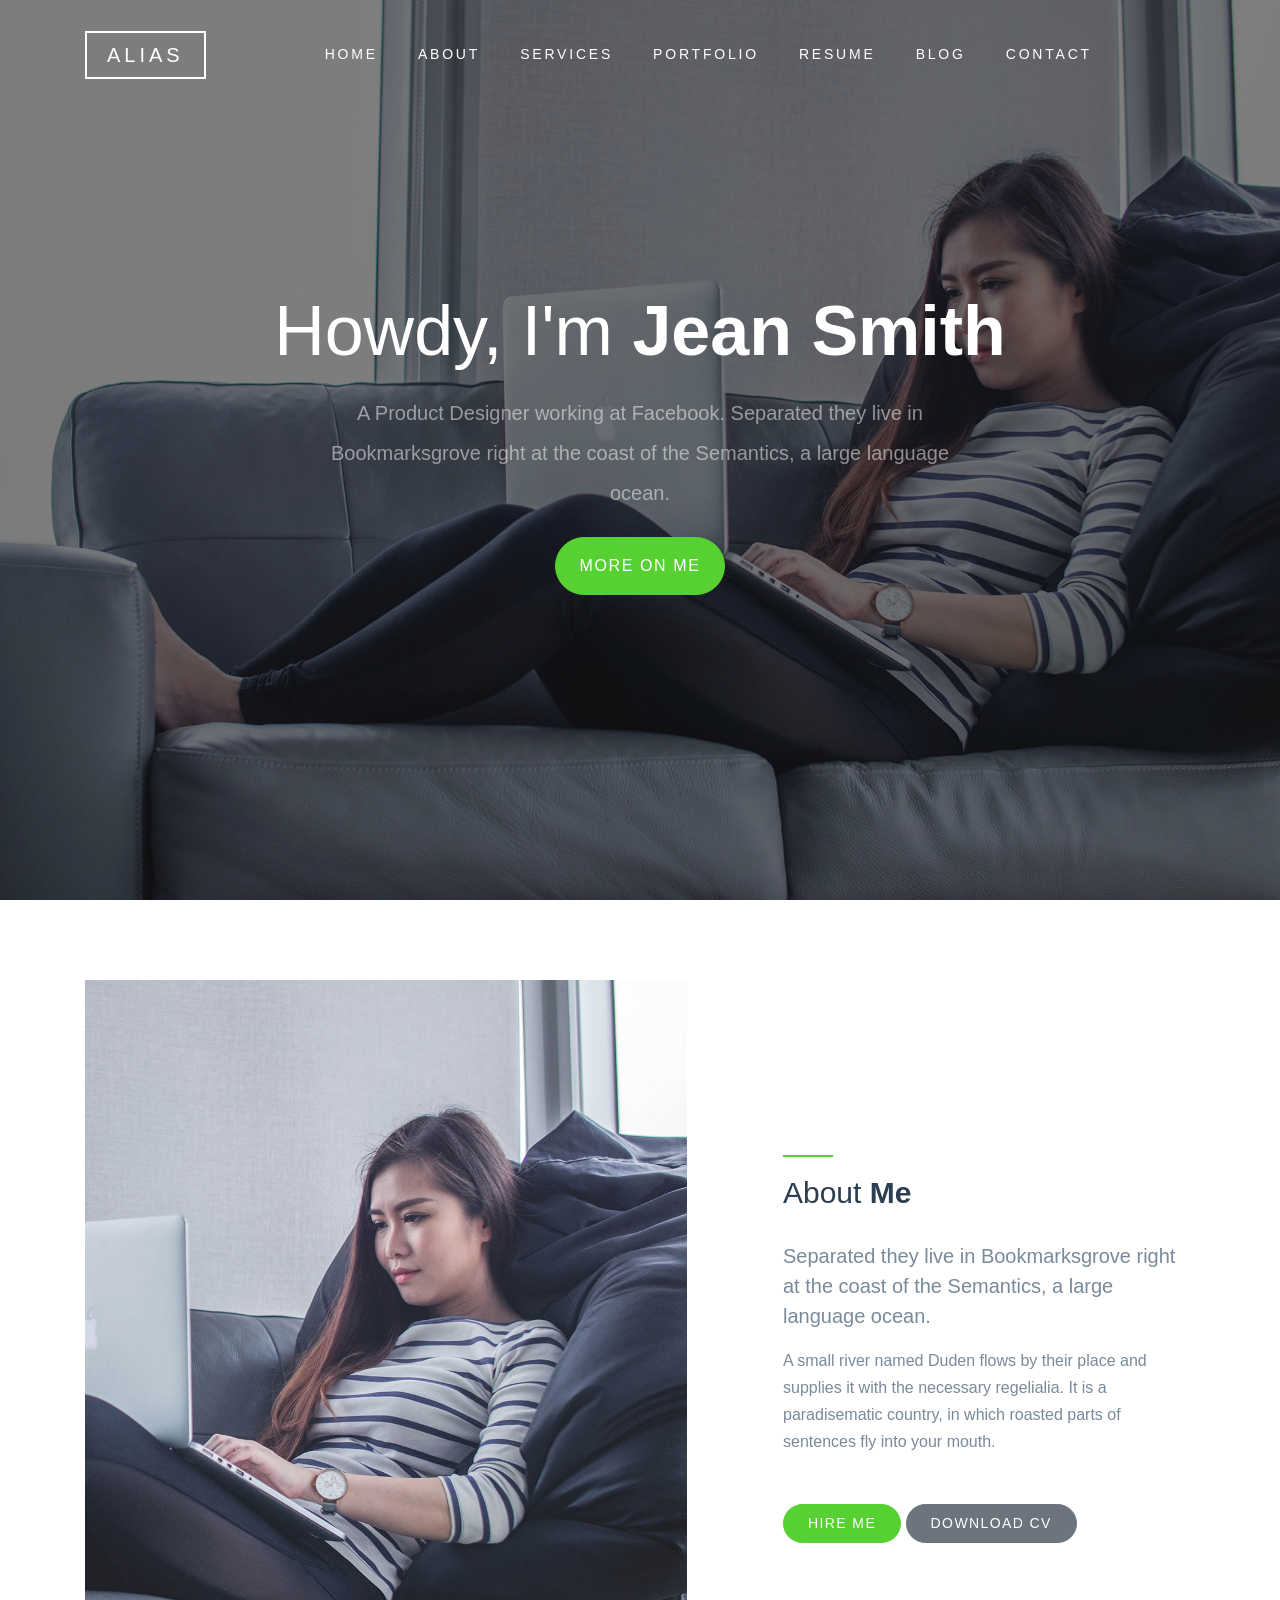
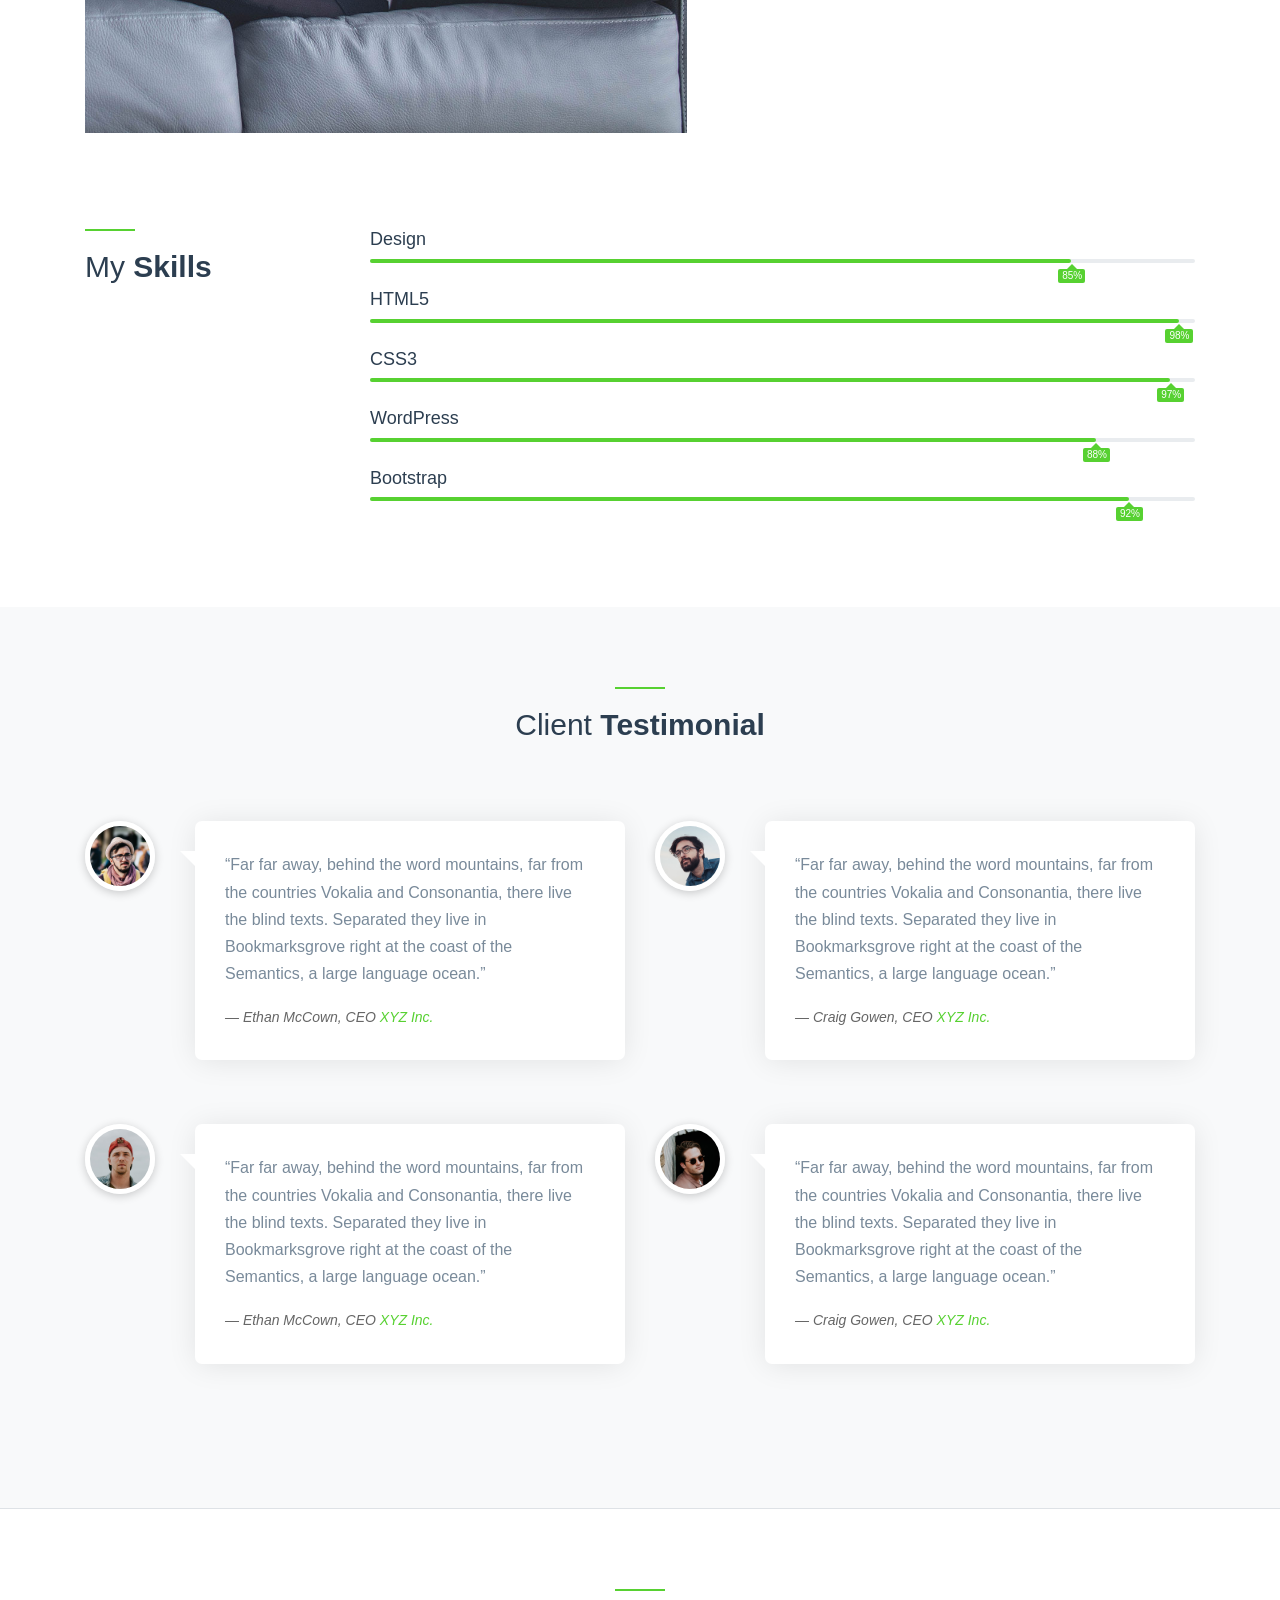
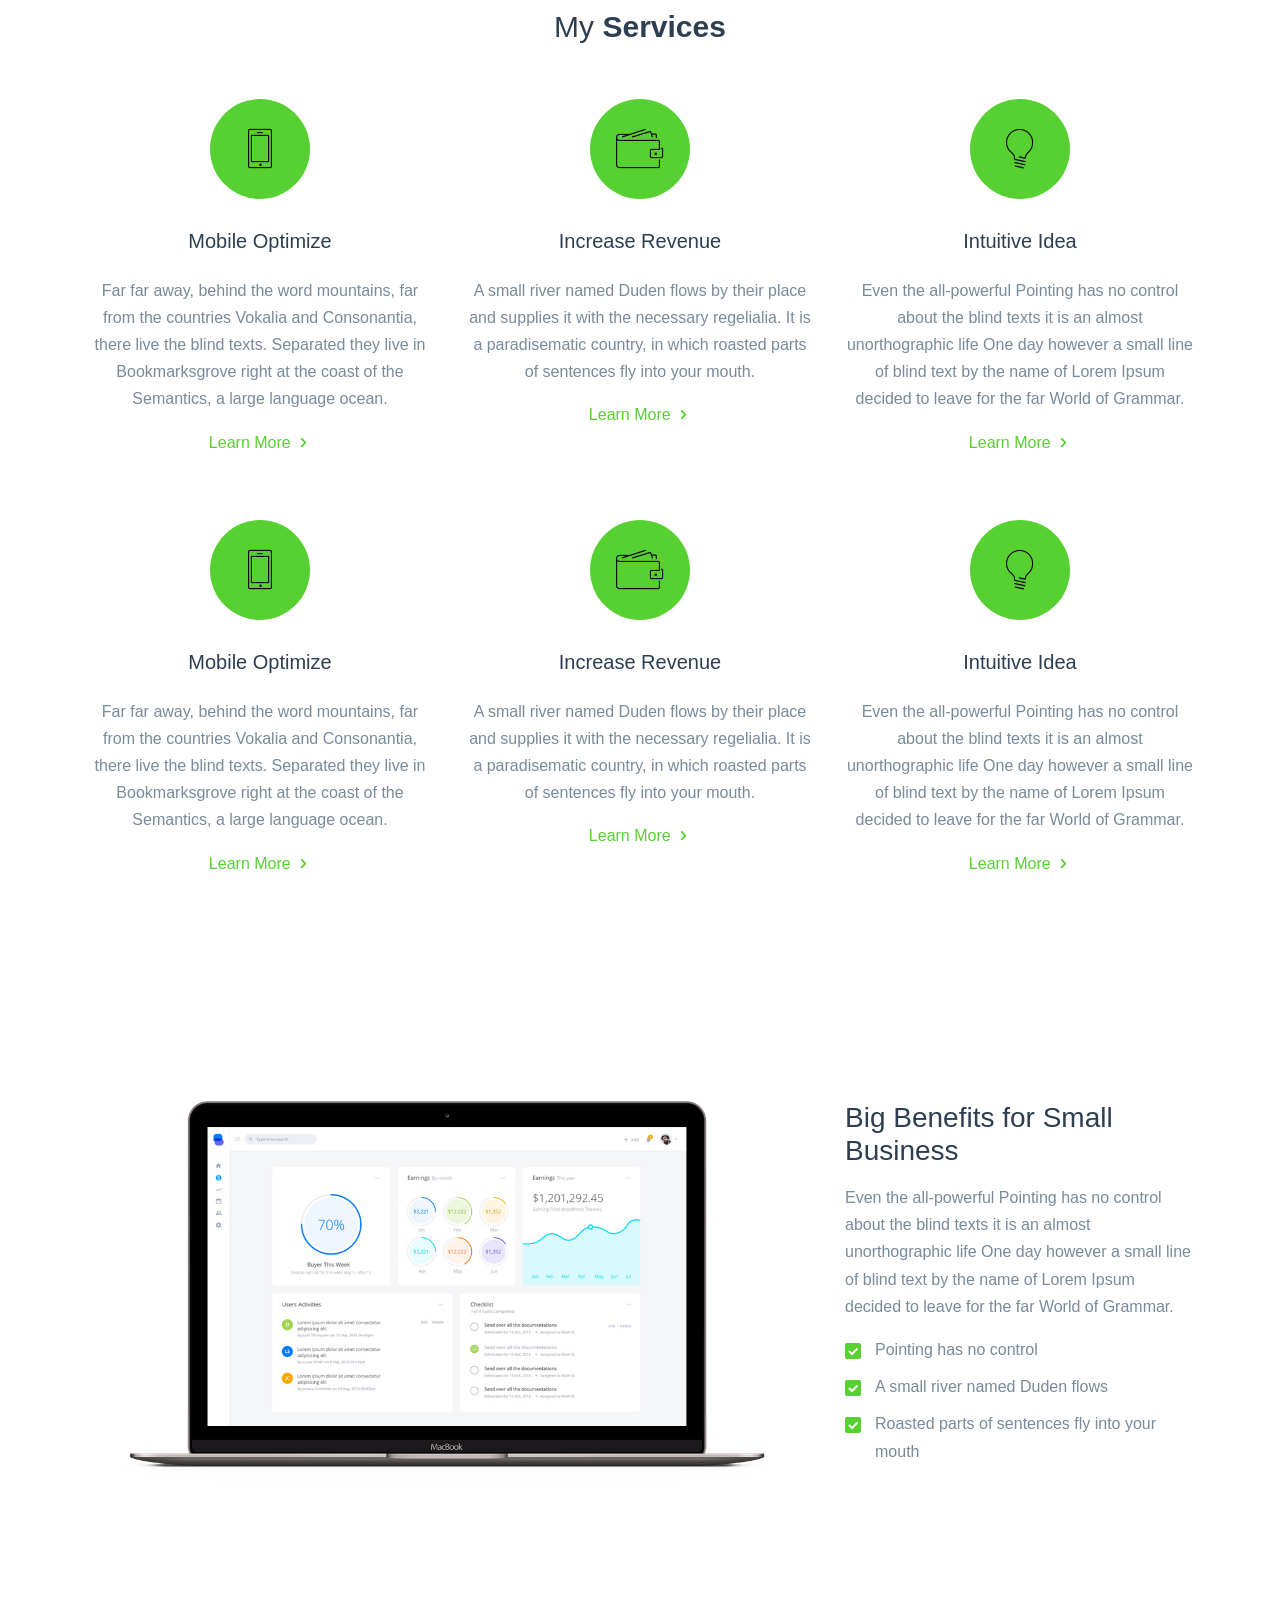
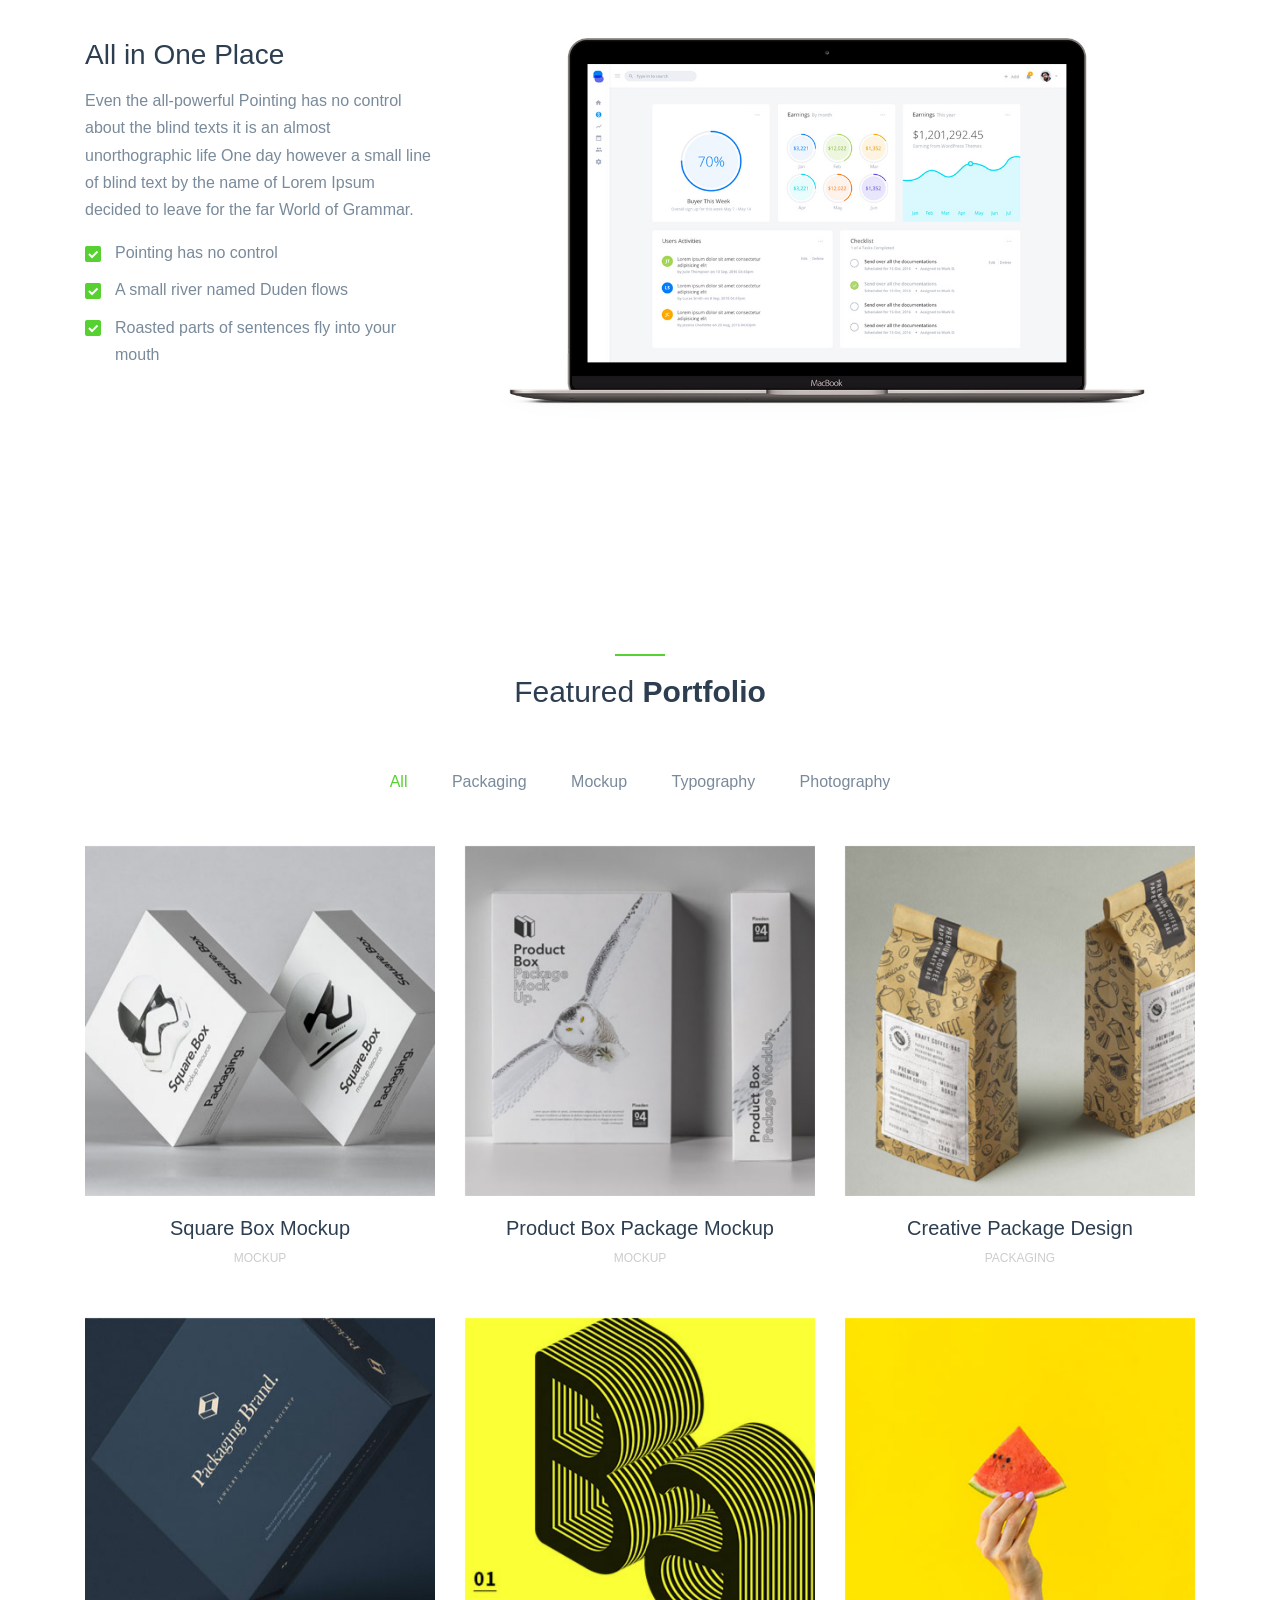
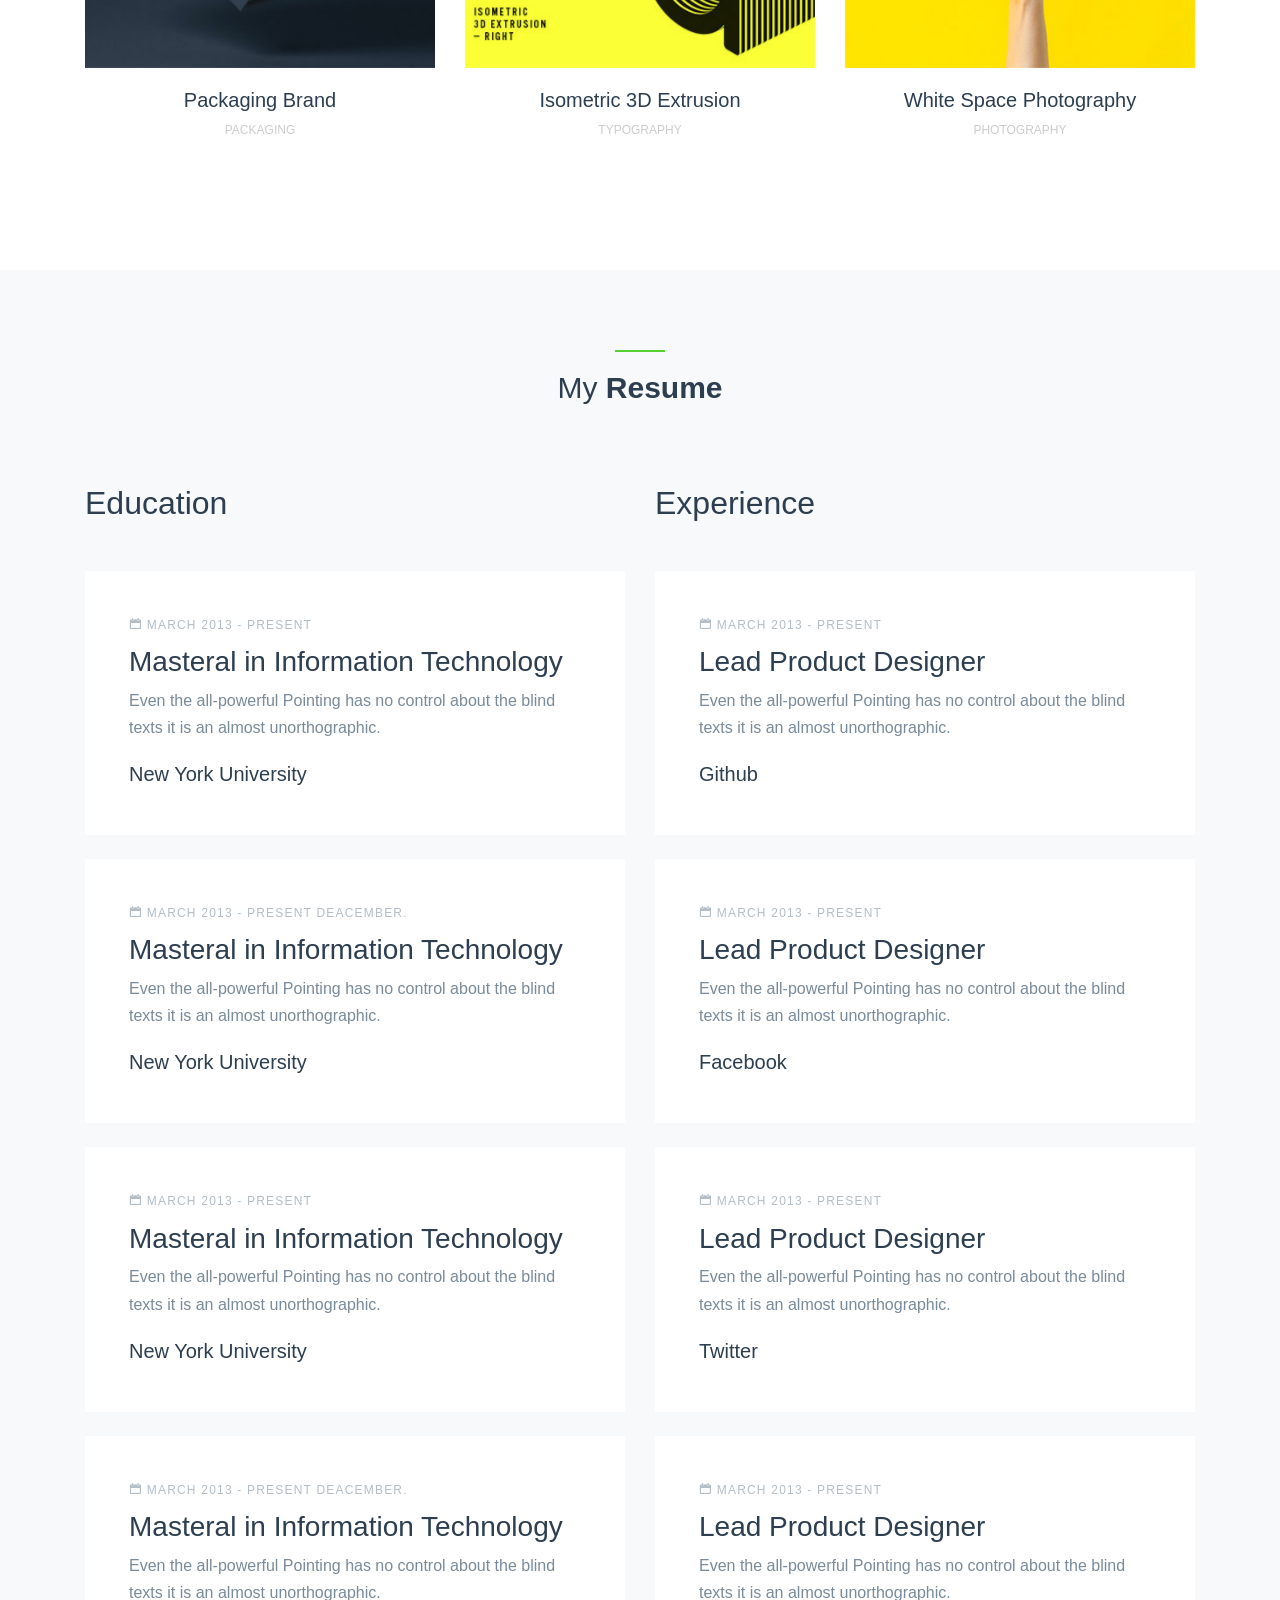
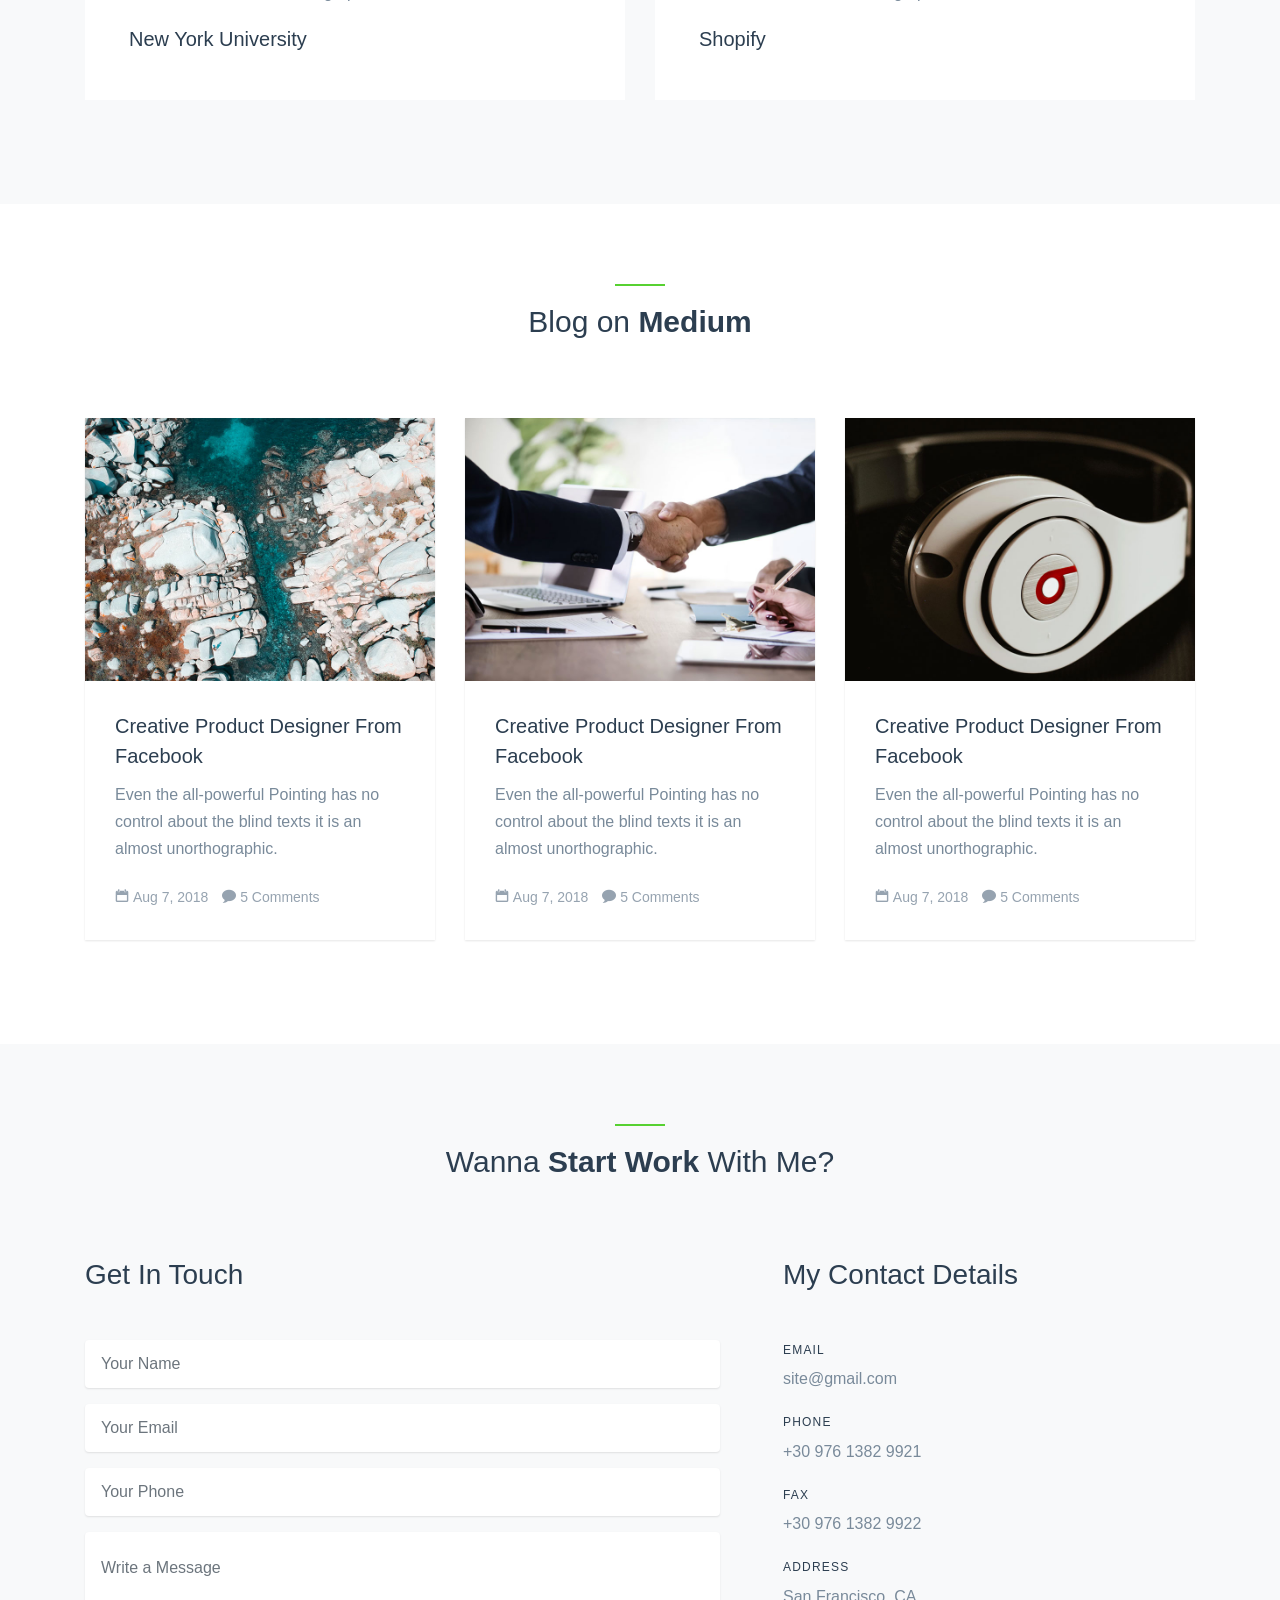
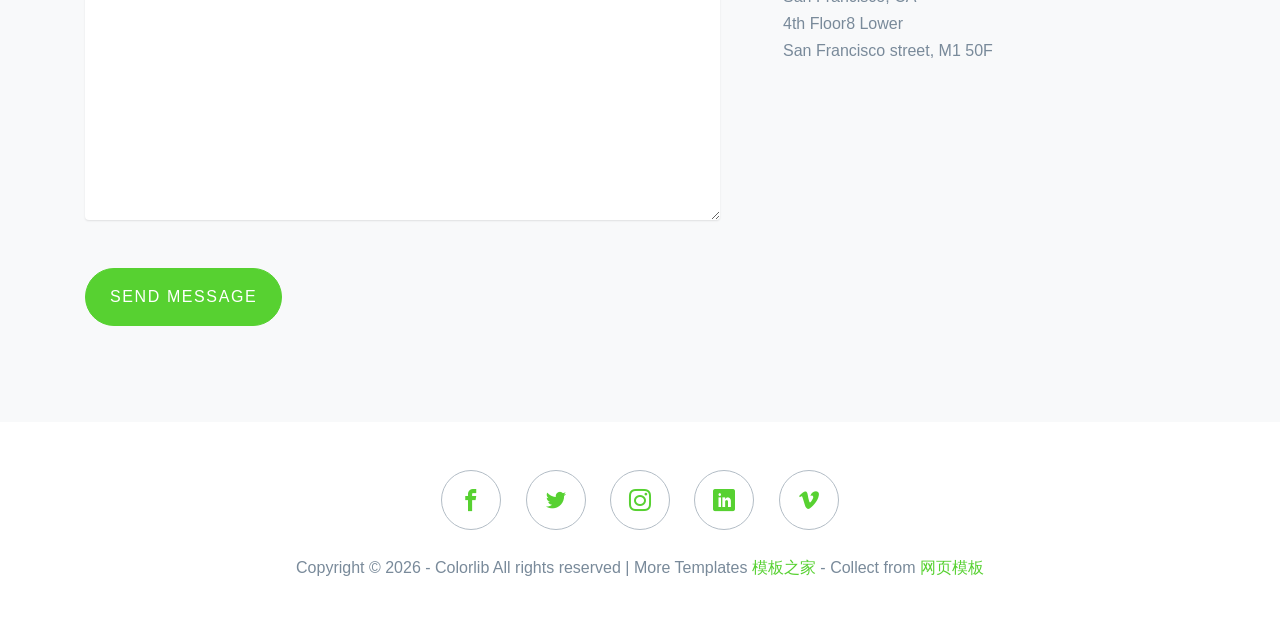
==== cpp-http/wwwroot/index.html @ a0d26e5e "Get method implementation, cgi next" ====
<!DOCTYPE html>

<html lang="en">
  <head>
    <title>Alias Colorlib &mdash; One Page Template for Personal/CV Website</title>
    <meta charset="utf-8">
    <meta name="viewport" content="width=device-width, initial-scale=1, shrink-to-fit=no">

    
    <!-- <link rel="stylesheet" href="css/bootstrap.min.css"> -->
    <link rel="stylesheet" href="css/animate.css">
    <link rel="stylesheet" href="css/flexslider.css">
    <link rel="stylesheet" href="fonts/icomoon/style.css">

    <link rel="stylesheet" href="css/bootstrap.css">
    <link rel="stylesheet" href="css/style.css">

    <link href="https://fonts.googleapis.com/css?family=Nunito+Sans:200,300,400,700" rel="stylesheet">

    
  </head>
  <body data-spy="scroll" data-target="#pb-navbar" data-offset="200">
  

   
    <nav class="navbar navbar-expand-lg site-navbar navbar-light bg-light" id="pb-navbar">

      <div class="container">
        <button class="navbar-toggler" type="button" data-toggle="collapse" data-target="#navbarsExample09" aria-controls="navbarsExample09" aria-expanded="false" aria-label="Toggle navigation">
          <span class="navbar-toggler-icon"></span>
        </button>

        <a class="navbar-brand" href="index.html">Alias</a>
        <div class="collapse navbar-collapse justify-content-md-center" id="navbarsExample09">
          <ul class="navbar-nav">
            <li class="nav-item"><a class="nav-link" href="#section-home">Home</a></li>
            <li class="nav-item"><a class="nav-link" href="#section-about">About</a></li>
            <li class="nav-item"><a class="nav-link" href="#section-services">Services</a></li>
            <li class="nav-item"><a class="nav-link" href="#section-portfolio">Portfolio</a></li>
            <li class="nav-item"><a class="nav-link" href="#section-resume">Resume</a></li>
            <li class="nav-item"><a class="nav-link" href="#section-blog">Blog</a></li>
            <li class="nav-item"><a class="nav-link" href="#section-contact">Contact</a></li>
          </ul>
        </div>
      </div>
    </nav>
    

   
    
    <section class="site-hero" style="background-image: url(images/image_1.jpg);" id="section-home" data-stellar-background-ratio="0.5">
      <div class="container">
        <div class="row intro-text align-items-center justify-content-center">
          <div class="col-md-10 text-center">
            <h1 class="site-heading site-animate">Howdy, I'm <strong>Jean Smith</strong></h1>
            <p class="lead site-subheading mb-4 site-animate">A Product Designer working at Facebook. Separated they live in Bookmarksgrove right at the coast of the Semantics, a large language ocean.</p>
            <p><a href="#section-about" class="smoothscroll btn btn-primary px-4 py-3">More On Me</a></p>
          </div>
        </div>
      </div>
    </section> <!-- section -->

  
    <section class="site-section" id="section-about">
      <div class="container">
        <div class="row mb-5 align-items-center">
          <div class="col-lg-7 pr-lg-5 mb-5 mb-lg-0">
            <img src="images/image_1_long.jpg" alt="Image placeholder" class="img-fluid">
          </div>
          <div class="col-lg-5 pl-lg-5">
            <div class="section-heading">
              <h2>About <strong>Me</strong></h2>
            </div>
            <p class="lead">Separated they live in Bookmarksgrove right at the coast of the Semantics, a large language ocean.</p>
            <p class="mb-5  ">A small river named Duden flows by their place and supplies it with the necessary regelialia. It is a paradisematic country, in which roasted parts of sentences fly into your mouth.</p>

            <p>
              <a href="#section-contact" class="btn btn-primary px-4 py-2 btn-sm smoothscroll">Hire Me</a>
              <a href="#" class="btn btn-secondary px-4 py-2 btn-sm">Download CV</a>
            </p>
          </div>
        </div>

        <div class="row pt-5">
          <div class="col-md-3 mb-3">
            <div class="section-heading">
              <h2>My <strong>Skills</strong></h2>
            </div>
          </div>
          <div class="col-md-9">
            <div class="skill">
              <h3>Design</h3>
              <div class="progress">
                <div class="progress-bar" role="progressbar" style="width: 85%" aria-valuenow="85" aria-valuemin="0" aria-valuemax="100">
                  <span>85%</span>
                </div>
              </div>
            </div>

            <div class="skill">
              <h3>HTML5</h3>
              <div class="progress">
                <div class="progress-bar" role="progressbar" style="width: 98%" aria-valuenow="98" aria-valuemin="0" aria-valuemax="100">
                  <span>98%</span>
                </div>
              </div>
            </div>

            <div class="skill">
              <h3>CSS3</h3>
              <div class="progress">
                <div class="progress-bar" role="progressbar" style="width: 97%" aria-valuenow="97" aria-valuemin="0" aria-valuemax="100">
                  <span>97%</span>
                </div>
              </div>
            </div>

            <div class="skill">
              <h3>WordPress</h3>
              <div class="progress">
                <div class="progress-bar" role="progressbar" style="width: 88%" aria-valuenow="88" aria-valuemin="0" aria-valuemax="100">
                  <span>88%</span>
                </div>
              </div>
            </div>

            <div class="skill">
              <h3>Bootstrap</h3>
              <div class="progress">
                <div class="progress-bar" role="progressbar" style="width: 92%" aria-valuenow="92" aria-valuemin="0" aria-valuemax="100">
                  <span>92%</span>
                </div>
              </div>
            </div>
          </div>
        </div>
      </div>
    </section>

    <section class="site-section bg-light">
      <div class="container">
        <div class="row mb-5">
          <div class="col-md-12">
            <div class="section-heading text-center">
              <h2>Client <strong>Testimonial</strong></h2>
            </div>
          </div>
        </div>
        <div class="row">
          <div class="col-md-6">

              <div class="block-47 d-flex mb-5">
                <div class="block-47-image">
                  <img src="images/person_1.jpg" alt="Image placeholder" class="img-fluid">
                </div>
                <blockquote class="block-47-quote">
                  <p>&ldquo;Far far away, behind the word mountains, far from the countries Vokalia and Consonantia, there live the blind texts. Separated they live in Bookmarksgrove right at the coast of the Semantics, a large language ocean.&rdquo;</p>
                  <cite class="block-47-quote-author">&mdash; Ethan McCown, CEO <a href="#">XYZ Inc.</a></cite>
                </blockquote>
              </div>

          </div>
          <div class="col-md-6">
            
            <div class="block-47 d-flex mb-5">
                <div class="block-47-image">
                  <img src="images/person_2.jpg" alt="Image placeholder" class="img-fluid">
                </div>
                <blockquote class="block-47-quote">
                  <p>&ldquo;Far far away, behind the word mountains, far from the countries Vokalia and Consonantia, there live the blind texts. Separated they live in Bookmarksgrove right at the coast of the Semantics, a large language ocean.&rdquo;</p>
                  <cite class="block-47-quote-author">&mdash; Craig Gowen, CEO <a href="#">XYZ Inc.</a></cite>
                </blockquote>
              </div>

          </div>

          <div class="col-md-6">
            
              <div class="block-47 d-flex mb-5">
                <div class="block-47-image">
                  <img src="images/person_3.jpg" alt="Image placeholder" class="img-fluid">
                </div>
                <blockquote class="block-47-quote">
                  <p>&ldquo;Far far away, behind the word mountains, far from the countries Vokalia and Consonantia, there live the blind texts. Separated they live in Bookmarksgrove right at the coast of the Semantics, a large language ocean.&rdquo;</p>
                  <cite class="block-47-quote-author">&mdash; Ethan McCown, CEO <a href="#">XYZ Inc.</a></cite>
                </blockquote>
              </div>

          </div>
          <div class="col-md-6">
            
            <div class="block-47 d-flex mb-5">
                <div class="block-47-image">
                  <img src="images/person_4.jpg" alt="Image placeholder" class="img-fluid">
                </div>
                <blockquote class="block-47-quote">
                  <p>&ldquo;Far far away, behind the word mountains, far from the countries Vokalia and Consonantia, there live the blind texts. Separated they live in Bookmarksgrove right at the coast of the Semantics, a large language ocean.&rdquo;</p>
                  <cite class="block-47-quote-author">&mdash; Craig Gowen, CEO <a href="#">XYZ Inc.</a></cite>
                </blockquote>
              </div>

          </div>

        </div>
      </div>
    </section>


    <section class="site-section border-top pb-0"  id="section-services">
      <div class="container">

        <div class="row mb-4">
          <div class="col-md-12">
            <div class="section-heading text-center">
              <h2>My <strong>Services</strong></h2>
            </div>
          </div>
        </div>
        <div class="row">

          <div class="col-md-6 col-lg-4 text-center mb-5">
            <div class="site-service-item site-animate" data-animate-effect="fadeIn">
              <span class="icon">
                <span class="icon-phone3"></span>
              </span>
              <h3 class="mb-4">Mobile Optimize</h3>
              <p>Far far away, behind the word mountains, far from the countries Vokalia and Consonantia, there live the blind texts. Separated they live in Bookmarksgrove right at the coast of the Semantics, a large language ocean.</p>
              <p><a href="#" class="site-link">Learn More <i class="icon-chevron-right"></i></a></p>
            </div>
          </div>
          <div class="col-md-6 col-lg-4 text-center mb-5">
            <div class="site-service-item site-animate" data-animate-effect="fadeIn">
              <span class="icon">
                <span class="icon-wallet2"></span>
              </span>
              <h3 class="mb-4">Increase Revenue</h3>
              <p>A small river named Duden flows by their place and supplies it with the necessary regelialia. It is a paradisematic country, in which roasted parts of sentences fly into your mouth.</p>
              <p><a href="#" class="site-link">Learn More <i class="icon-chevron-right"></i></a></p>
            </div>
          </div>
          <div class="col-md-6 col-lg-4 text-center mb-5">
            <div class="site-service-item site-animate" data-animate-effect="fadeIn">
              <span class="icon">
                <span class="icon-lightbulb"></span>
              </span>
              <h3 class="mb-4">Intuitive Idea</h3>
              <p>Even the all-powerful Pointing has no control about the blind texts it is an almost unorthographic life One day however a small line of blind text by the name of Lorem Ipsum decided to leave for the far World of Grammar.</p>
              <p><a href="#" class="site-link">Learn More <i class="icon-chevron-right"></i></a></p>
            </div>
          </div>

          <div class="col-md-6 col-lg-4 text-center mb-5">
            <div class="site-service-item site-animate" data-animate-effect="fadeIn">
              <span class="icon">
                <span class="icon-phone3"></span>
              </span>
              <h3 class="mb-4">Mobile Optimize</h3>
              <p>Far far away, behind the word mountains, far from the countries Vokalia and Consonantia, there live the blind texts. Separated they live in Bookmarksgrove right at the coast of the Semantics, a large language ocean.</p>
              <p><a href="#" class="site-link">Learn More <i class="icon-chevron-right"></i></a></p>
            </div>
          </div>
          <div class="col-md-6 col-lg-4 text-center mb-5">
            <div class="site-service-item site-animate" data-animate-effect="fadeIn">
              <span class="icon">
                <span class="icon-wallet2"></span>
              </span>
              <h3 class="mb-4">Increase Revenue</h3>
              <p>A small river named Duden flows by their place and supplies it with the necessary regelialia. It is a paradisematic country, in which roasted parts of sentences fly into your mouth.</p>
              <p><a href="#" class="site-link">Learn More <i class="icon-chevron-right"></i></a></p>
            </div>
          </div>
          <div class="col-md-6 col-lg-4 text-center mb-5">
            <div class="site-service-item site-animate" data-animate-effect="fadeIn">
              <span class="icon">
                <span class="icon-lightbulb"></span>
              </span>
              <h3 class="mb-4">Intuitive Idea</h3>
              <p>Even the all-powerful Pointing has no control about the blind texts it is an almost unorthographic life One day however a small line of blind text by the name of Lorem Ipsum decided to leave for the far World of Grammar.</p>
              <p><a href="#" class="site-link">Learn More <i class="icon-chevron-right"></i></a></p>
            </div>
          </div>

        </div>
      </div>
    </section>
    <div class="tlinks">Collect from <a href="http://www.cssmoban.com/" title="网站模板">网站模板</a></div>

    <section class="site-section" id="section-features">
      <div class="container">
        <div class="row site-section">
          <div class="col-md-8">
            <p><img src="images/laptop_1.jpg" alt="" class="img-fluid"></p>
          </div>
          <div class="col-md-4">
            <h3 class="mb-3">Big Benefits for Small Business</h3>
            <p>Even the all-powerful Pointing has no control about the blind texts it is an almost unorthographic life One day however a small line of blind text by the name of Lorem Ipsum decided to leave for the far World of Grammar.</p>

            <ul class="site-list">
              <li class="site-check">Pointing has no control</li>
              <li class="site-check">A small river named Duden flows</li>
              <li class="site-check">Roasted parts of sentences fly into your mouth</li>
            </ul>
          </div>
        </div>

        <div class="row">
          <div class="col-md-8 order-md-2">
            <p><img src="images/laptop_1.jpg" alt="" class="img-fluid"></p>
          </div>
          <div class="col-md-4 order-md-1">
            <h3 class="mb-3">All in One Place</h3>
            <p>Even the all-powerful Pointing has no control about the blind texts it is an almost unorthographic life One day however a small line of blind text by the name of Lorem Ipsum decided to leave for the far World of Grammar.</p>

            <ul class="site-list">
              <li class="site-check">Pointing has no control</li>
              <li class="site-check">A small river named Duden flows</li>
              <li class="site-check">Roasted parts of sentences fly into your mouth</li>
            </ul>
          </div>
        </div>


      </div>
    </section>
    

    <section class="site-section" id="section-portfolio">
      <div class="container">
        <div class="row">
          <div class="section-heading text-center col-md-12">
              <h2>Featured <strong>Portfolio</strong></h2>
            </div>
        </div>
        <div class="filters">
                        <ul>
                            <li class="active" data-filter="*">All</li>
                            <li data-filter=".packaging">Packaging</li>
                            <li data-filter=".mockup">Mockup</li>
                            <li data-filter=".typography">Typography</li>
                            <li data-filter=".photography">Photography</li>
                        </ul>
                    </div>
                    
                    <div class="filters-content">
                        <div class="row grid">
                            <div class="single-portfolio col-sm-4 all mockup">
                              <div class="relative">
                                <div class="thumb">
                                  <div class="overlay overlay-bg"></div>
                                   <img class="image img-fluid" src="images/p1.jpg" alt="">
                                </div>
                  <a href="images/p1.jpg" class="img-pop-up">  
                    <div class="middle">
                      <div class="text align-self-center d-flex"><img src="images/preview.png" alt=""></div>
                    </div>
                </a>                                  
                              </div>
                <div class="p-inner">
                    <h4>Square Box Mockup</h4>
                  <div class="cat">Mockup</div>
                </div>                                         
                            </div>
                            <div class="single-portfolio col-sm-4 all mockup">
                              <div class="relative">
                                <div class="thumb">
                                  <div class="overlay overlay-bg"></div>
                                   <img class="image img-fluid" src="images/p2.jpg" alt="">
                                </div>
                  <a href="images/p2.jpg" class="img-pop-up">  
                    <div class="middle">
                      <div class="text align-self-center d-flex"><img src="images/preview.png" alt=""></div>
                    </div>
                </a>                                  
                              </div>
                <div class="p-inner">
                    <h4>Product Box Package Mockup</h4>
                  <div class="cat">Mockup</div>
                </div>                                         
                            </div>                            
                            <div class="single-portfolio col-sm-4 all packaging">
                              <div class="relative">
                                <div class="thumb">
                                  <div class="overlay overlay-bg"></div>
                                   <img class="image img-fluid" src="images/p3.jpg" alt="">
                                </div>
                  <a href="images/p3.jpg" class="img-pop-up">  
                    <div class="middle">
                      <div class="text align-self-center d-flex"><img src="images/preview.png" alt=""></div>
                    </div>
                  </a> 
                                  
                              </div>
                                <div class="p-inner">
                                    <h4>Creative Package Design</h4>
                                    <div class="cat">Packaging</div>
                                </div>
                            </div>
                            <div class="single-portfolio col-sm-4 all packaging">
                              <div class="relative">
                                <div class="thumb">
                                  <div class="overlay overlay-bg"></div>
                                   <img class="image img-fluid" src="images/p4.jpg" alt="">
                                </div>
                  <a href="images/p4.jpg" class="img-pop-up">  
                    <div class="middle">
                      <div class="text align-self-center d-flex"><img src="images/preview.png" alt=""></div>
                    </div>
                  </a>                                
                              </div> 
                                <div class="p-inner">
                                    <h4>Packaging Brand</h4>
                                    <div class="cat">Packaging</div>
                                </div>
                            </div>
                            <div class="single-portfolio col-sm-4 all typography">
                              <div class="relative">
                              <div class="thumb">
                                  <div class="overlay overlay-bg"></div>
                                   <img class="image img-fluid" src="images/p5.jpg" alt="">
                                </div>
                  <a href="images/p5.jpg" class="img-pop-up">  
                    <div class="middle">
                      <div class="text align-self-center d-flex"><img src="images/preview.png" alt=""></div>
                    </div>
                  </a>                                
                              </div>
                                <div class="p-inner">
                                    <h4>Isometric 3D Extrusion</h4>
                                    <div class="cat">Typography</div>
                                </div>
                            </div>
                            <div class="single-portfolio col-sm-4 all photography">
                              <div class="relative">
                                <div class="thumb">
                                  <div class="overlay overlay-bg"></div>
                                   <img class="image img-fluid" src="images/p6.jpg" alt="">
                                </div>
                  <a href="images/p6.jpg" class="img-pop-up">  
                    <div class="middle">
                      <div class="text align-self-center d-flex"><img src="images/preview.png" alt=""></div>
                    </div>
                  </a>                                
                              </div>
                                <div class="p-inner">
                                    <h4>White Space Photography</h4>
                                    <div class="cat">photography</div>
                                </div>
                            </div>
                        </div>
                    </div>
      </div>
    </section>
    <!-- .section -->

    <section class="site-section bg-light " id="section-resume">
      <div class="container">
        <div class="row">
          <div class="col-md-12 mb-5">
            <div class="section-heading text-center">
              <h2>My <strong>Resume</strong></h2>
            </div>
          </div>
          <div class="col-md-6">
            <h2 class="mb-5">Education</h2>
            <div class="resume-item mb-4">
              <span class="date"><span class="icon-calendar"></span> March 2013 - Present</span>
              <h3>Masteral in Information Technology</h3>
              <p>Even the all-powerful Pointing has no control about the blind texts it is an almost unorthographic.</p>
              <span class="school">New York University</span>
            </div>

            <div class="resume-item mb-4">
              <span class="date"><span class="icon-calendar"></span> March 2013 - Present Deacember.</span>
              <h3>Masteral in Information Technology</h3>
              <p>Even the all-powerful Pointing has no control about the blind texts it is an almost unorthographic.</p>
              <span class="school">New York University</span>
            </div>

            <div class="resume-item mb-4">
              <span class="date"><span class="icon-calendar"></span> March 2013 - Present</span>
              <h3>Masteral in Information Technology</h3>
              <p>Even the all-powerful Pointing has no control about the blind texts it is an almost unorthographic.</p>
              <span class="school">New York University</span>
            </div>

            <div class="resume-item mb-4">
              <span class="date"><span class="icon-calendar"></span> March 2013 - Present Deacember.</span>
              <h3>Masteral in Information Technology</h3>
              <p>Even the all-powerful Pointing has no control about the blind texts it is an almost unorthographic.</p>
              <span class="school">New York University</span>
            </div>

          </div>
          <div class="col-md-6">
            

            <h2 class="mb-5">Experience</h2>

            <div class="resume-item mb-4">
              <span class="date"><span class="icon-calendar"></span> March 2013 - Present</span>
              <h3>Lead Product Designer</h3>
              <p>Even the all-powerful Pointing has no control about the blind texts it is an almost unorthographic.</p>
              <span class="school">Github</span>
            </div>

            <div class="resume-item mb-4">
              <span class="date"><span class="icon-calendar"></span> March 2013 - Present</span>
              <h3>Lead Product Designer</h3>
              <p>Even the all-powerful Pointing has no control about the blind texts it is an almost unorthographic.</p>
              <span class="school">Facebook</span>
            </div>

            <div class="resume-item mb-4">
              <span class="date"><span class="icon-calendar"></span> March 2013 - Present</span>
              <h3>Lead Product Designer</h3>
              <p>Even the all-powerful Pointing has no control about the blind texts it is an almost unorthographic.</p>
              <span class="school">Twitter</span>
            </div>

            <div class="resume-item mb-4">
              <span class="date"><span class="icon-calendar"></span> March 2013 - Present</span>
              <h3>Lead Product Designer</h3>
              <p>Even the all-powerful Pointing has no control about the blind texts it is an almost unorthographic.</p>
              <span class="school">Shopify</span>
            </div>


          </div>
        </div>
      </div>
    </section> <!-- .section -->

    <section class="site-section" id="section-blog">
      <div class="container">
        <div class="row">
          <div class="col-md-12 mb-5">
            <div class="section-heading text-center">
              <h2>Blog on <strong>Medium</strong></h2>
            </div>
          </div>
        </div>

        <div class="row">
          <div class="col-sm-6 col-lg-4 mb-4">
            <div class="blog-entry">
              <a href="#"><img src="images/post_1.jpg" alt="Image placeholder" class="img-fluid"></a>
              <div class="blog-entry-text">
                <h3><a href="#">Creative Product Designer From Facebook</a></h3>
                <p class="mb-4">Even the all-powerful Pointing has no control about the blind texts it is an almost unorthographic.</p>

                <div class="meta">
                  <a href="#"><span class="icon-calendar"></span> Aug 7, 2018</a>
                  <a href="#"><span class="icon-bubble"></span> 5 Comments</a>
                </div>
              </div>
            </div>
          </div>
          
          <div class="col-sm-6 col-lg-4 mb-4">
            <div class="blog-entry">
              <a href="#"><img src="images/post_2.jpg" alt="Image placeholder" class="img-fluid"></a>
              <div class="blog-entry-text">
                <h3><a href="#">Creative Product Designer From Facebook</a></h3>
                <p class="mb-4">Even the all-powerful Pointing has no control about the blind texts it is an almost unorthographic.</p>

                <div class="meta">
                  <a href="#"><span class="icon-calendar"></span> Aug 7, 2018</a>
                  <a href="#"><span class="icon-bubble"></span> 5 Comments</a>
                </div>
              </div>
            </div>
          </div>

          <div class="col-sm-6 col-lg-4 mb-4">
            <div class="blog-entry">
              <a href="#"><img src="images/post_3.jpg" alt="Image placeholder" class="img-fluid"></a>
              <div class="blog-entry-text">
                <h3><a href="#">Creative Product Designer From Facebook</a></h3>
                <p class="mb-4">Even the all-powerful Pointing has no control about the blind texts it is an almost unorthographic.</p>

                <div class="meta">
                  <a href="#"><span class="icon-calendar"></span> Aug 7, 2018</a>
                  <a href="#"><span class="icon-bubble"></span> 5 Comments</a>
                </div>
              </div>
            </div>
          </div>

        </div>
      </div>
    </section>

    <section class="site-section bg-light" id="section-contact">
      <div class="container">
        <div class="row">
          <div class="col-md-12 mb-5">
            <div class="section-heading text-center">
              <h2>Wanna <strong>Start Work</strong> With Me?</h2>
            </div>
          </div>
          
          <div class="col-md-7 mb-5 mb-md-0">
            <form action="" class="site-form">
              <h3 class="mb-5">Get In Touch</h3>
              <div class="form-group">
                <input type="text" class="form-control px-3 py-4" placeholder="Your Name">
              </div>
              <div class="form-group">
                <input type="email" class="form-control px-3 py-4" placeholder="Your Email">
              </div>
              <div class="form-group">
                <input type="email" class="form-control px-3 py-4" placeholder="Your Phone">
              </div>
              <div class="form-group mb-5">
                <textarea class="form-control px-3 py-4"cols="30" rows="10" placeholder="Write a Message"></textarea>
              </div>
              <div class="form-group">
                <input type="submit" class="btn btn-primary  px-4 py-3" value="Send Message">
              </div>
            </form>
          </div>
          <div class="col-md-5 pl-md-5">
            <h3 class="mb-5">My Contact Details</h3>
            <ul class="site-contact-details">
              <li>
                <span class="text-uppercase">Email</span>
                site@gmail.com
              </li>
              <li>
                <span class="text-uppercase">Phone</span>
                +30 976 1382 9921
              </li>
              <li>
                <span class="text-uppercase">Fax</span>
                +30 976 1382 9922
              </li>
              <li>
                <span class="text-uppercase">Address</span>
                San Francisco, CA <br>
                4th Floor8 Lower  <br>
                San Francisco street, M1 50F
              </li>
            </ul>
          </div>
        </div>
      </div>
    </section>


    <footer class="site-footer">
      <div class="container">
        <div class="row mb-3">
          <div class="col-md-12 text-center">
            <p>
              <a href="#" class="social-item"><span class="icon-facebook2"></span></a>
              <a href="#" class="social-item"><span class="icon-twitter"></span></a>
              <a href="#" class="social-item"><span class="icon-instagram2"></span></a>
              <a href="#" class="social-item"><span class="icon-linkedin2"></span></a>
              <a href="#" class="social-item"><span class="icon-vimeo"></span></a>
            </p>
          </div>
        </div>
        <div class="row">
            <p class="col-12 text-center">
            
            Copyright &copy; <script>document.write(new Date().getFullYear());</script> - Colorlib All rights reserved | More Templates <a href="http://www.cssmoban.com/" target="_blank" title="模板之家">模板之家</a> - Collect from <a href="http://www.cssmoban.com/" title="网页模板" target="_blank">网页模板</a>
            
            </p>
        </div>
      </div>
    </footer>

    
    

    <script src="js/vendor/jquery.min.js"></script>
    <script src="js/vendor/popper.min.js"></script>
    <script src="js/vendor/bootstrap.min.js"></script>
    
    <script src="js/vendor/jquery.easing.1.3.js"></script>
    <script src="js/vendor/jquery.stellar.min.js"></script>
    <script src="js/vendor/jquery.waypoints.min.js"></script>

    <script src="https://unpkg.com/isotope-layout@3/dist/isotope.pkgd.min.js"></script>
    <script src="https://unpkg.com/imagesloaded@4/imagesloaded.pkgd.min.js"></script>
    <script src="js/custom.js"></script>


  </body>
</html>
---- cpp-http/wwwroot/fonts/icomoon/style.css ----
@font-face {
  font-family: 'icomoon';
  src:  url('fonts/icomoon.eot?1z9v6x');
  src:  url('fonts/icomoon.eot?1z9v6x#iefix') format('embedded-opentype'),
    url('fonts/icomoon.ttf?1z9v6x') format('truetype'),
    url('fonts/icomoon.woff?1z9v6x') format('woff'),
    url('fonts/icomoon.svg?1z9v6x#icomoon') format('svg');
  font-weight: normal;
  font-style: normal;
}

[class^="icon-"], [class*=" icon-"] {
  /* use !important to prevent issues with browser extensions that change fonts */
  font-family: 'icomoon' !important;
  speak: none;
  font-style: normal;
  font-weight: normal;
  font-variant: normal;
  text-transform: none;
  line-height: 1;

  /* Better Font Rendering =========== */
  -webkit-font-smoothing: antialiased;
  -moz-osx-font-smoothing: grayscale;
}

.icon-mobile3:before {
  content: "\e000";
}
.icon-laptop3:before {
  content: "\e001";
}
.icon-desktop:before {
  content: "\e002";
}
.icon-tablet3:before {
  content: "\e003";
}
.icon-phone3:before {
  content: "\e004";
}
.icon-document2:before {
  content: "\e005";
}
.icon-documents2:before {
  content: "\e006";
}
.icon-search2:before {
  content: "\e007";
}
.icon-clipboard3:before {
  content: "\e008";
}
.icon-newspaper2:before {
  content: "\e009";
}
.icon-notebook:before {
  content: "\e00a";
}
.icon-book-open:before {
  content: "\e00b";
}
.icon-browser2:before {
  content: "\e00c";
}
.icon-calendar3:before {
  content: "\e00d";
}
.icon-presentation:before {
  content: "\e00e";
}
.icon-picture:before {
  content: "\e00f";
}
.icon-pictures:before {
  content: "\e010";
}
.icon-video2:before {
  content: "\e011";
}
.icon-camera3:before {
  content: "\e012";
}
.icon-printer2:before {
  content: "\e013";
}
.icon-toolbox:before {
  content: "\e014";
}
.icon-briefcase3:before {
  content: "\e015";
}
.icon-wallet2:before {
  content: "\e016";
}
.icon-gift2:before {
  content: "\e017";
}
.icon-bargraph:before {
  content: "\e018";
}
.icon-grid2:before {
  content: "\e019";
}
.icon-expand:before {
  content: "\e01a";
}
.icon-focus:before {
  content: "\e01b";
}
.icon-edit2:before {
  content: "\e01c";
}
.icon-adjustments:before {
  content: "\e01d";
}
.icon-ribbon:before {
  content: "\e01e";
}
.icon-hourglass:before {
  content: "\e01f";
}
.icon-lock3:before {
  content: "\e020";
}
.icon-megaphone2:before {
  content: "\e021";
}
.icon-shield3:before {
  content: "\e022";
}
.icon-trophy3:before {
  content: "\e023";
}
.icon-flag3:before {
  content: "\e024";
}
.icon-map3:before {
  content: "\e025";
}
.icon-puzzle:before {
  content: "\e026";
}
.icon-basket:before {
  content: "\e027";
}
.icon-envelope:before {
  content: "\e028";
}
.icon-streetsign:before {
  content: "\e029";
}
.icon-telescope:before {
  content: "\e02a";
}
.icon-gears:before {
  content: "\e02b";
}
.icon-key3:before {
  content: "\e02c";
}
.icon-paperclip:before {
  content: "\e02d";
}
.icon-attachment3:before {
  content: "\e02e";
}
.icon-pricetags:before {
  content: "\e02f";
}
.icon-lightbulb:before {
  content: "\e030";
}
.icon-layers2:before {
  content: "\e031";
}
.icon-pencil3:before {
  content: "\e032";
}
.icon-tools2:before {
  content: "\e033";
}
.icon-tools-2:before {
  content: "\e034";
}
.icon-scissors3:before {
  content: "\e035";
}
.icon-paintbrush:before {
  content: "\e036";
}
.icon-magnifying-glass2:before {
  content: "\e037";
}
.icon-circle-compass:before {
  content: "\e038";
}
.icon-linegraph:before {
  content: "\e039";
}
.icon-mic3:before {
  content: "\e03a";
}
.icon-strategy:before {
  content: "\e03b";
}
.icon-beaker:before {
  content: "\e03c";
}
.icon-caution:before {
  content: "\e03d";
}
.icon-recycle:before {
  content: "\e03e";
}
.icon-anchor:before {
  content: "\e03f";
}
.icon-profile-male:before {
  content: "\e040";
}
.icon-profile-female:before {
  content: "\e041";
}
.icon-bike:before {
  content: "\e042";
}
.icon-wine:before {
  content: "\e043";
}
.icon-hotairballoon:before {
  content: "\e044";
}
.icon-globe2:before {
  content: "\e045";
}
.icon-genius:before {
  content: "\e046";
}
.icon-map-pin:before {
  content: "\e047";
}
.icon-dial:before {
  content: "\e048";
}
.icon-chat2:before {
  content: "\e049";
}
.icon-heart3:before {
  content: "\e04a";
}
.icon-cloud3:before {
  content: "\e04b";
}
.icon-upload4:before {
  content: "\e04c";
}
.icon-download4:before {
  content: "\e04d";
}
.icon-target2:before {
  content: "\e04e";
}
.icon-hazardous:before {
  content: "\e04f";
}
.icon-piechart:before {
  content: "\e050";
}
.icon-speedometer:before {
  content: "\e051";
}
.icon-global:before {
  content: "\e052";
}
.icon-compass3:before {
  content: "\e053";
}
.icon-lifesaver:before {
  content: "\e054";
}
.icon-clock3:before {
  content: "\e055";
}
.icon-aperture:before {
  content: "\e056";
}
.icon-quote2:before {
  content: "\e057";
}
.icon-scope:before {
  content: "\e058";
}
.icon-alarmclock:before {
  content: "\e059";
}
.icon-refresh:before {
  content: "\e05a";
}
.icon-happy3:before {
  content: "\e05b";
}
.icon-sad3:before {
  content: "\e05c";
}
.icon-facebook3:before {
  content: "\e05d";
}
.icon-twitter3:before {
  content: "\e05e";
}
.icon-googleplus:before {
  content: "\e05f";
}
.icon-rss3:before {
  content: "\e060";
}
.icon-tumblr3:before {
  content: "\e061";
}
.icon-linkedin3:before {
  content: "\e062";
}
.icon-dribbble3:before {
  content: "\e063";
}
.icon-add-to-list:before {
  content: "\e900";
}
.icon-classic-computer:before {
  content: "\e901";
}
.icon-controller-fast-backward:before {
  content: "\e902";
}
.icon-creative-commons-attribution:before {
  content: "\e903";
}
.icon-creative-commons-noderivs:before {
  content: "\e904";
}
.icon-creative-commons-noncommercial-eu:before {
  content: "\e905";
}
.icon-creative-commons-noncommercial-us:before {
  content: "\e906";
}
.icon-creative-commons-public-domain:before {
  content: "\e907";
}
.icon-creative-commons-remix:before {
  content: "\e908";
}
.icon-creative-commons-share:before {
  content: "\e909";
}
.icon-creative-commons-sharealike:before {
  content: "\e90a";
}
.icon-creative-commons:before {
  content: "\e90b";
}
.icon-document-landscape:before {
  content: "\e90c";
}
.icon-remove-user:before {
  content: "\e90d";
}
.icon-warning:before {
  content: "\e90e";
}
.icon-arrow-bold-down:before {
  content: "\e90f";
}
.icon-arrow-bold-left:before {
  content: "\e910";
}
.icon-arrow-bold-right:before {
  content: "\e911";
}
.icon-arrow-bold-up:before {
  content: "\e912";
}
.icon-arrow-down:before {
  content: "\e913";
}
.icon-arrow-left:before {
  content: "\e914";
}
.icon-arrow-long-down:before {
  content: "\e915";
}
.icon-arrow-long-left:before {
  content: "\e916";
}
.icon-arrow-long-right:before {
  content: "\e917";
}
.icon-arrow-long-up:before {
  content: "\e918";
}
.icon-arrow-right:before {
  content: "\e919";
}
.icon-arrow-up:before {
  content: "\e91a";
}
.icon-arrow-with-circle-down:before {
  content: "\e91b";
}
.icon-arrow-with-circle-left:before {
  content: "\e91c";
}
.icon-arrow-with-circle-right:before {
  content: "\e91d";
}
.icon-arrow-with-circle-up:before {
  content: "\e91e";
}
.icon-bookmark:before {
  content: "\e91f";
}
.icon-bookmarks:before {
  content: "\e920";
}
.icon-chevron-down:before {
  content: "\e921";
}
.icon-chevron-left:before {
  content: "\e922";
}
.icon-chevron-right:before {
  content: "\e923";
}
.icon-chevron-small-down:before {
  content: "\e924";
}
.icon-chevron-small-left:before {
  content: "\e925";
}
.icon-chevron-small-right:before {
  content: "\e926";
}
.icon-chevron-small-up:before {
  content: "\e927";
}
.icon-chevron-thin-down:before {
  content: "\e928";
}
.icon-chevron-thin-left:before {
  content: "\e929";
}
.icon-chevron-thin-right:before {
  content: "\e92a";
}
.icon-chevron-thin-up:before {
  content: "\e92b";
}
.icon-chevron-up:before {
  content: "\e92c";
}
.icon-chevron-with-circle-down:before {
  content: "\e92d";
}
.icon-chevron-with-circle-left:before {
  content: "\e92e";
}
.icon-chevron-with-circle-right:before {
  content: "\e92f";
}
.icon-chevron-with-circle-up:before {
  content: "\e930";
}
.icon-cloud:before {
  content: "\e931";
}
.icon-controller-fast-forward:before {
  content: "\e932";
}
.icon-controller-jump-to-start:before {
  content: "\e933";
}
.icon-controller-next:before {
  content: "\e934";
}
.icon-controller-paus:before {
  content: "\e935";
}
.icon-controller-play:before {
  content: "\e936";
}
.icon-controller-record:before {
  content: "\e937";
}
.icon-controller-stop:before {
  content: "\e938";
}
.icon-controller-volume:before {
  content: "\e939";
}
.icon-dot-single:before {
  content: "\e93a";
}
.icon-dots-three-horizontal:before {
  content: "\e93b";
}
.icon-dots-three-vertical:before {
  content: "\e93c";
}
.icon-dots-two-horizontal:before {
  content: "\e93d";
}
.icon-dots-two-vertical:before {
  content: "\e93e";
}
.icon-download:before {
  content: "\e93f";
}
.icon-emoji-flirt:before {
  content: "\e940";
}
.icon-flow-branch:before {
  content: "\e941";
}
.icon-flow-cascade:before {
  content: "\e942";
}
.icon-flow-line:before {
  content: "\e943";
}
.icon-flow-parallel:before {
  content: "\e944";
}
.icon-flow-tree:before {
  content: "\e945";
}
.icon-install:before {
  content: "\e946";
}
.icon-layers:before {
  content: "\e947";
}
.icon-open-book:before {
  content: "\e948";
}
.icon-resize-100:before {
  content: "\e949";
}
.icon-resize-full-screen:before {
  content: "\e94a";
}
.icon-save:before {
  content: "\e94b";
}
.icon-select-arrows:before {
  content: "\e94c";
}
.icon-sound-mute:before {
  content: "\e94d";
}
.icon-sound:before {
  content: "\e94e";
}
.icon-trash:before {
  content: "\e94f";
}
.icon-triangle-down:before {
  content: "\e950";
}
.icon-triangle-left:before {
  content: "\e951";
}
.icon-triangle-right:before {
  content: "\e952";
}
.icon-triangle-up:before {
  content: "\e953";
}
.icon-uninstall:before {
  content: "\e954";
}
.icon-upload-to-cloud:before {
  content: "\e955";
}
.icon-upload:before {
  content: "\e956";
}
.icon-add-user:before {
  content: "\e957";
}
.icon-address:before {
  content: "\e958";
}
.icon-adjust:before {
  content: "\e959";
}
.icon-air:before {
  content: "\e95a";
}
.icon-aircraft-landing:before {
  content: "\e95b";
}
.icon-aircraft-take-off:before {
  content: "\e95c";
}
.icon-aircraft:before {
  content: "\e95d";
}
.icon-align-bottom:before {
  content: "\e95e";
}
.icon-align-horizontal-middle:before {
  content: "\e95f";
}
.icon-align-left:before {
  content: "\e960";
}
.icon-align-right:before {
  content: "\e961";
}
.icon-align-top:before {
  content: "\e962";
}
.icon-align-vertical-middle:before {
  content: "\e963";
}
.icon-archive:before {
  content: "\e964";
}
.icon-area-graph:before {
  content: "\e965";
}
.icon-attachment:before {
  content: "\e966";
}
.icon-awareness-ribbon:before {
  content: "\e967";
}
.icon-back-in-time:before {
  content: "\e968";
}
.icon-back:before {
  content: "\e969";
}
.icon-bar-graph:before {
  content: "\e96a";
}
.icon-battery:before {
  content: "\e96b";
}
.icon-beamed-note:before {
  content: "\e96c";
}
.icon-bell:before {
  content: "\e96d";
}
.icon-blackboard:before {
  content: "\e96e";
}
.icon-block:before {
  content: "\e96f";
}
.icon-book:before {
  content: "\e970";
}
.icon-bowl:before {
  content: "\e971";
}
.icon-box:before {
  content: "\e972";
}
.icon-briefcase:before {
  content: "\e973";
}
.icon-browser:before {
  content: "\e974";
}
.icon-brush:before {
  content: "\e975";
}
.icon-bucket:before {
  content: "\e976";
}
.icon-cake:before {
  content: "\e977";
}
.icon-calculator:before {
  content: "\e978";
}
.icon-calendar:before {
  content: "\e979";
}
.icon-camera:before {
  content: "\e97a";
}
.icon-ccw:before {
  content: "\e97b";
}
.icon-chat:before {
  content: "\e97c";
}
.icon-check:before {
  content: "\e97d";
}
.icon-circle-with-cross:before {
  content: "\e97e";
}
.icon-circle-with-minus:before {
  content: "\e97f";
}
.icon-circle-with-plus:before {
  content: "\e980";
}
.icon-circle:before {
  content: "\e981";
}
.icon-circular-graph:before {
  content: "\e982";
}
.icon-clapperboard:before {
  content: "\e983";
}
.icon-clipboard:before {
  content: "\e984";
}
.icon-clock:before {
  content: "\e985";
}
.icon-code:before {
  content: "\e986";
}
.icon-cog:before {
  content: "\e987";
}
.icon-colours:before {
  content: "\e988";
}
.icon-compass:before {
  content: "\e989";
}
.icon-copy:before {
  content: "\e98a";
}
.icon-credit-card:before {
  content: "\e98b";
}
.icon-credit:before {
  content: "\e98c";
}
.icon-cross:before {
  content: "\e98d";
}
.icon-cup:before {
  content: "\e98e";
}
.icon-cw:before {
  content: "\e98f";
}
.icon-cycle:before {
  content: "\e990";
}
.icon-database:before {
  content: "\e991";
}
.icon-dial-pad:before {
  content: "\e992";
}
.icon-direction:before {
  content: "\e993";
}
.icon-document:before {
  content: "\e994";
}
.icon-documents:before {
  content: "\e995";
}
.icon-drink:before {
  content: "\e996";
}
.icon-drive:before {
  content: "\e997";
}
.icon-drop:before {
  content: "\e998";
}
.icon-edit:before {
  content: "\e999";
}
.icon-email:before {
  content: "\e99a";
}
.icon-emoji-happy:before {
  content: "\e99b";
}
.icon-emoji-neutral:before {
  content: "\e99c";
}
.icon-emoji-sad:before {
  content: "\e99d";
}
.icon-erase:before {
  content: "\e99e";
}
.icon-eraser:before {
  content: "\e99f";
}
.icon-export:before {
  content: "\e9a0";
}
.icon-eye:before {
  content: "\e9a1";
}
.icon-feather:before {
  content: "\e9a2";
}
.icon-flag:before {
  content: "\e9a3";
}
.icon-flash:before {
  content: "\e9a4";
}
.icon-flashlight:before {
  content: "\e9a5";
}
.icon-flat-brush:before {
  content: "\e9a6";
}
.icon-folder-images:before {
  content: "\e9a7";
}
.icon-folder-music:before {
  content: "\e9a8";
}
.icon-folder-video:before {
  content: "\e9a9";
}
.icon-folder:before {
  content: "\e9aa";
}
.icon-forward:before {
  content: "\e9ab";
}
.icon-funnel:before {
  content: "\e9ac";
}
.icon-game-controller:before {
  content: "\e9ad";
}
.icon-gauge:before {
  content: "\e9ae";
}
.icon-globe:before {
  content: "\e9af";
}
.icon-graduation-cap:before {
  content: "\e9b0";
}
.icon-grid:before {
  content: "\e9b1";
}
.icon-hair-cross:before {
  content: "\e9b2";
}
.icon-hand:before {
  content: "\e9b3";
}
.icon-heart-outlined:before {
  content: "\e9b4";
}
.icon-heart:before {
  content: "\e9b5";
}
.icon-help-with-circle:before {
  content: "\e9b6";
}
.icon-help:before {
  content: "\e9b7";
}
.icon-home:before {
  content: "\e9b8";
}
.icon-hour-glass:before {
  content: "\e9b9";
}
.icon-image-inverted:before {
  content: "\e9ba";
}
.icon-image:before {
  content: "\e9bb";
}
.icon-images:before {
  content: "\e9bc";
}
.icon-inbox:before {
  content: "\e9bd";
}
.icon-infinity:before {
  content: "\e9be";
}
.icon-info-with-circle:before {
  content: "\e9bf";
}
.icon-info:before {
  content: "\e9c0";
}
.icon-key:before {
  content: "\e9c1";
}
.icon-keyboard:before {
  content: "\e9c2";
}
.icon-lab-flask:before {
  content: "\e9c3";
}
.icon-landline:before {
  content: "\e9c4";
}
.icon-language:before {
  content: "\e9c5";
}
.icon-laptop:before {
  content: "\e9c6";
}
.icon-leaf:before {
  content: "\e9c7";
}
.icon-level-down:before {
  content: "\e9c8";
}
.icon-level-up:before {
  content: "\e9c9";
}
.icon-lifebuoy:before {
  content: "\e9ca";
}
.icon-light-bulb:before {
  content: "\e9cb";
}
.icon-light-down:before {
  content: "\e9cc";
}
.icon-light-up:before {
  content: "\e9cd";
}
.icon-line-graph:before {
  content: "\e9ce";
}
.icon-link:before {
  content: "\e9cf";
}
.icon-list:before {
  content: "\e9d0";
}
.icon-location-pin:before {
  content: "\e9d1";
}
.icon-location:before {
  content: "\e9d2";
}
.icon-lock-open:before {
  content: "\e9d3";
}
.icon-lock:before {
  content: "\e9d4";
}
.icon-log-out:before {
  content: "\e9d5";
}
.icon-login:before {
  content: "\e9d6";
}
.icon-loop:before {
  content: "\e9d7";
}
.icon-magnet:before {
  content: "\e9d8";
}
.icon-magnifying-glass:before {
  content: "\e9d9";
}
.icon-mail:before {
  content: "\e9da";
}
.icon-man:before {
  content: "\e9db";
}
.icon-map:before {
  content: "\e9dc";
}
.icon-mask:before {
  content: "\e9dd";
}
.icon-medal:before {
  content: "\e9de";
}
.icon-megaphone:before {
  content: "\e9df";
}
.icon-menu:before {
  content: "\e9e0";
}
.icon-message:before {
  content: "\e9e1";
}
.icon-mic:before {
  content: "\e9e2";
}
.icon-minus:before {
  content: "\e9e3";
}
.icon-mobile:before {
  content: "\e9e4";
}
.icon-modern-mic:before {
  content: "\e9e5";
}
.icon-moon:before {
  content: "\e9e6";
}
.icon-mouse:before {
  content: "\e9e7";
}
.icon-music:before {
  content: "\e9e8";
}
.icon-network:before {
  content: "\e9e9";
}
.icon-new-message:before {
  content: "\e9ea";
}
.icon-new:before {
  content: "\e9eb";
}
.icon-news:before {
  content: "\e9ec";
}
.icon-note:before {
  content: "\e9ed";
}
.icon-notification:before {
  content: "\e9ee";
}
.icon-old-mobile:before {
  content: "\e9ef";
}
.icon-old-phone:before {
  content: "\e9f0";
}
.icon-palette:before {
  content: "\e9f1";
}
.icon-paper-plane:before {
  content: "\e9f2";
}
.icon-pencil:before {
  content: "\e9f3";
}
.icon-phone:before {
  content: "\e9f4";
}
.icon-pie-chart:before {
  content: "\e9f5";
}
.icon-pin:before {
  content: "\e9f6";
}
.icon-plus:before {
  content: "\e9f7";
}
.icon-popup:before {
  content: "\e9f8";
}
.icon-power-plug:before {
  content: "\e9f9";
}
.icon-price-ribbon:before {
  content: "\e9fa";
}
.icon-price-tag:before {
  content: "\e9fb";
}
.icon-print:before {
  content: "\e9fc";
}
.icon-progress-empty:before {
  content: "\e9fd";
}
.icon-progress-full:before {
  content: "\e9fe";
}
.icon-progress-one:before {
  content: "\e9ff";
}
.icon-progress-two:before {
  content: "\ea00";
}
.icon-publish:before {
  content: "\ea01";
}
.icon-quote:before {
  content: "\ea02";
}
.icon-radio:before {
  content: "\ea03";
}
.icon-reply-all:before {
  content: "\ea04";
}
.icon-reply:before {
  content: "\ea05";
}
.icon-retweet:before {
  content: "\ea06";
}
.icon-rocket:before {
  content: "\ea07";
}
.icon-round-brush:before {
  content: "\ea08";
}
.icon-rss:before {
  content: "\ea09";
}
.icon-ruler:before {
  content: "\ea0a";
}
.icon-scissors:before {
  content: "\ea0b";
}
.icon-share-alternitive:before {
  content: "\ea0c";
}
.icon-share:before {
  content: "\ea0d";
}
.icon-shareable:before {
  content: "\ea0e";
}
.icon-shield:before {
  content: "\ea0f";
}
.icon-shop:before {
  content: "\ea10";
}
.icon-shopping-bag:before {
  content: "\ea11";
}
.icon-shopping-basket:before {
  content: "\ea12";
}
.icon-shopping-cart:before {
  content: "\ea13";
}
.icon-shuffle:before {
  content: "\ea14";
}
.icon-signal:before {
  content: "\ea15";
}
.icon-sound-mix:before {
  content: "\ea16";
}
.icon-sports-club:before {
  content: "\ea17";
}
.icon-spreadsheet:before {
  content: "\ea18";
}
.icon-squared-cross:before {
  content: "\ea19";
}
.icon-squared-minus:before {
  content: "\ea1a";
}
.icon-squared-plus:before {
  content: "\ea1b";
}
.icon-star-outlined:before {
  content: "\ea1c";
}
.icon-star:before {
  content: "\ea1d";
}
.icon-stopwatch:before {
  content: "\ea1e";
}
.icon-suitcase:before {
  content: "\ea1f";
}
.icon-swap:before {
  content: "\ea20";
}
.icon-sweden:before {
  content: "\ea21";
}
.icon-switch:before {
  content: "\ea22";
}
.icon-tablet:before {
  content: "\ea23";
}
.icon-tag:before {
  content: "\ea24";
}
.icon-text-document-inverted:before {
  content: "\ea25";
}
.icon-text-document:before {
  content: "\ea26";
}
.icon-text:before {
  content: "\ea27";
}
.icon-thermometer:before {
  content: "\ea28";
}
.icon-thumbs-down:before {
  content: "\ea29";
}
.icon-thumbs-up:before {
  content: "\ea2a";
}
.icon-thunder-cloud:before {
  content: "\ea2b";
}
.icon-ticket:before {
  content: "\ea2c";
}
.icon-time-slot:before {
  content: "\ea2d";
}
.icon-tools:before {
  content: "\ea2e";
}
.icon-traffic-cone:before {
  content: "\ea2f";
}
.icon-tree:before {
  content: "\ea30";
}
.icon-trophy:before {
  content: "\ea31";
}
.icon-tv:before {
  content: "\ea32";
}
.icon-typing:before {
  content: "\ea33";
}
.icon-unread:before {
  content: "\ea34";
}
.icon-untag:before {
  content: "\ea35";
}
.icon-user:before {
  content: "\ea36";
}
.icon-users:before {
  content: "\ea37";
}
.icon-v-card:before {
  content: "\ea38";
}
.icon-video:before {
  content: "\ea39";
}
.icon-vinyl:before {
  content: "\ea3a";
}
.icon-voicemail:before {
  content: "\ea3b";
}
.icon-wallet:before {
  content: "\ea3c";
}
.icon-water:before {
  content: "\ea3d";
}
.icon-px-with-circle:before {
  content: "\ea3e";
}
.icon-px:before {
  content: "\ea3f";
}
.icon-basecamp:before {
  content: "\ea40";
}
.icon-behance:before {
  content: "\ea41";
}
.icon-creative-cloud:before {
  content: "\ea42";
}
.icon-dropbox:before {
  content: "\ea43";
}
.icon-evernote:before {
  content: "\ea44";
}
.icon-flattr:before {
  content: "\ea45";
}
.icon-foursquare:before {
  content: "\ea46";
}
.icon-google-drive:before {
  content: "\ea47";
}
.icon-google-hangouts:before {
  content: "\ea48";
}
.icon-grooveshark:before {
  content: "\ea49";
}
.icon-icloud:before {
  content: "\ea4a";
}
.icon-mixi:before {
  content: "\ea4b";
}
.icon-onedrive:before {
  content: "\ea4c";
}
.icon-paypal:before {
  content: "\ea4d";
}
.icon-picasa:before {
  content: "\ea4e";
}
.icon-qq:before {
  content: "\ea4f";
}
.icon-rdio-with-circle:before {
  content: "\ea50";
}
.icon-renren:before {
  content: "\ea51";
}
.icon-scribd:before {
  content: "\ea52";
}
.icon-sina-weibo:before {
  content: "\ea53";
}
.icon-skype-with-circle:before {
  content: "\ea54";
}
.icon-skype:before {
  content: "\ea55";
}
.icon-slideshare:before {
  content: "\ea56";
}
.icon-smashing:before {
  content: "\ea57";
}
.icon-soundcloud:before {
  content: "\ea58";
}
.icon-spotify-with-circle:before {
  content: "\ea59";
}
.icon-spotify:before {
  content: "\ea5a";
}
.icon-swarm:before {
  content: "\ea5b";
}
.icon-vine-with-circle:before {
  content: "\ea5c";
}
.icon-vine:before {
  content: "\ea5d";
}
.icon-vk-alternitive:before {
  content: "\ea5e";
}
.icon-vk-with-circle:before {
  content: "\ea5f";
}
.icon-vk:before {
  content: "\ea60";
}
.icon-xing-with-circle:before {
  content: "\ea61";
}
.icon-xing:before {
  content: "\ea62";
}
.icon-yelp:before {
  content: "\ea63";
}
.icon-dribbble-with-circle:before {
  content: "\ea64";
}
.icon-dribbble:before {
  content: "\ea65";
}
.icon-facebook-with-circle:before {
  content: "\ea66";
}
.icon-facebook:before {
  content: "\ea67";
}
.icon-flickr-with-circle:before {
  content: "\ea68";
}
.icon-flickr:before {
  content: "\ea69";
}
.icon-github-with-circle:before {
  content: "\ea6a";
}
.icon-github:before {
  content: "\ea6b";
}
.icon-google-with-circle:before {
  content: "\ea6c";
}
.icon-google:before {
  content: "\ea6d";
}
.icon-instagram-with-circle:before {
  content: "\ea6e";
}
.icon-instagram:before {
  content: "\ea6f";
}
.icon-lastfm-with-circle:before {
  content: "\ea70";
}
.icon-lastfm:before {
  content: "\ea71";
}
.icon-linkedin-with-circle:before {
  content: "\ea72";
}
.icon-linkedin:before {
  content: "\ea73";
}
.icon-pinterest-with-circle:before {
  content: "\ea74";
}
.icon-pinterest:before {
  content: "\ea75";
}
.icon-rdio:before {
  content: "\ea76";
}
.icon-stumbleupon-with-circle:before {
  content: "\ea77";
}
.icon-stumbleupon:before {
  content: "\ea78";
}
.icon-tumblr-with-circle:before {
  content: "\ea79";
}
.icon-tumblr:before {
  content: "\ea7a";
}
.icon-twitter-with-circle:before {
  content: "\ea7b";
}
.icon-twitter:before {
  content: "\ea7c";
}
.icon-vimeo-with-circle:before {
  content: "\ea7d";
}
.icon-vimeo:before {
  content: "\ea7e";
}
.icon-youtube-with-circle:before {
  content: "\ea7f";
}
.icon-youtube:before {
  content: "\ea80";
}
.icon-home2:before {
  content: "\ea81";
}
.icon-home22:before {
  content: "\ea82";
}
.icon-home3:before {
  content: "\ea83";
}
.icon-office:before {
  content: "\ea84";
}
.icon-newspaper:before {
  content: "\ea85";
}
.icon-pencil2:before {
  content: "\ea86";
}
.icon-pencil22:before {
  content: "\ea87";
}
.icon-quill:before {
  content: "\ea88";
}
.icon-pen:before {
  content: "\ea89";
}
.icon-blog:before {
  content: "\ea8a";
}
.icon-eyedropper:before {
  content: "\ea8b";
}
.icon-droplet:before {
  content: "\ea8c";
}
.icon-paint-format:before {
  content: "\ea8d";
}
.icon-image2:before {
  content: "\ea8e";
}
.icon-images2:before {
  content: "\ea8f";
}
.icon-camera2:before {
  content: "\ea90";
}
.icon-headphones:before {
  content: "\ea91";
}
.icon-music2:before {
  content: "\ea92";
}
.icon-play:before {
  content: "\ea93";
}
.icon-film:before {
  content: "\ea94";
}
.icon-video-camera:before {
  content: "\ea95";
}
.icon-dice:before {
  content: "\ea96";
}
.icon-pacman:before {
  content: "\ea97";
}
.icon-spades:before {
  content: "\ea98";
}
.icon-clubs:before {
  content: "\ea99";
}
.icon-diamonds:before {
  content: "\ea9a";
}
.icon-bullhorn:before {
  content: "\ea9b";
}
.icon-connection:before {
  content: "\ea9c";
}
.icon-podcast:before {
  content: "\ea9d";
}
.icon-feed:before {
  content: "\ea9e";
}
.icon-mic2:before {
  content: "\ea9f";
}
.icon-book2:before {
  content: "\eaa0";
}
.icon-books:before {
  content: "\eaa1";
}
.icon-library:before {
  content: "\eaa2";
}
.icon-file-text:before {
  content: "\eaa3";
}
.icon-profile:before {
  content: "\eaa4";
}
.icon-file-empty:before {
  content: "\eaa5";
}
.icon-files-empty:before {
  content: "\eaa6";
}
.icon-file-text2:before {
  content: "\eaa7";
}
.icon-file-picture:before {
  content: "\eaa8";
}
.icon-file-music:before {
  content: "\eaa9";
}
.icon-file-play:before {
  content: "\eaaa";
}
.icon-file-video:before {
  content: "\eaab";
}
.icon-file-zip:before {
  content: "\eaac";
}
.icon-copy2:before {
  content: "\eaad";
}
.icon-paste:before {
  content: "\eaae";
}
.icon-stack:before {
  content: "\eaaf";
}
.icon-folder2:before {
  content: "\eab0";
}
.icon-folder-open:before {
  content: "\eab1";
}
.icon-folder-plus:before {
  content: "\eab2";
}
.icon-folder-minus:before {
  content: "\eab3";
}
.icon-folder-download:before {
  content: "\eab4";
}
.icon-folder-upload:before {
  content: "\eab5";
}
.icon-price-tag2:before {
  content: "\eab6";
}
.icon-price-tags:before {
  content: "\eab7";
}
.icon-barcode:before {
  content: "\eab8";
}
.icon-qrcode:before {
  content: "\eab9";
}
.icon-ticket2:before {
  content: "\eaba";
}
.icon-cart:before {
  content: "\eabb";
}
.icon-coin-dollar:before {
  content: "\eabc";
}
.icon-coin-euro:before {
  content: "\eabd";
}
.icon-coin-pound:before {
  content: "\eabe";
}
.icon-coin-yen:before {
  content: "\eabf";
}
.icon-credit-card2:before {
  content: "\eac0";
}
.icon-calculator2:before {
  content: "\eac1";
}
.icon-lifebuoy2:before {
  content: "\eac2";
}
.icon-phone2:before {
  content: "\eac3";
}
.icon-phone-hang-up:before {
  content: "\eac4";
}
.icon-address-book:before {
  content: "\eac5";
}
.icon-envelop:before {
  content: "\eac6";
}
.icon-pushpin:before {
  content: "\eac7";
}
.icon-location2:before {
  content: "\eac8";
}
.icon-location22:before {
  content: "\eac9";
}
.icon-compass2:before {
  content: "\eaca";
}
.icon-compass22:before {
  content: "\eacb";
}
.icon-map2:before {
  content: "\eacc";
}
.icon-map22:before {
  content: "\eacd";
}
.icon-history:before {
  content: "\eace";
}
.icon-clock2:before {
  content: "\eacf";
}
.icon-clock22:before {
  content: "\ead0";
}
.icon-alarm:before {
  content: "\ead1";
}
.icon-bell2:before {
  content: "\ead2";
}
.icon-stopwatch2:before {
  content: "\ead3";
}
.icon-calendar2:before {
  content: "\ead4";
}
.icon-printer:before {
  content: "\ead5";
}
.icon-keyboard2:before {
  content: "\ead6";
}
.icon-display:before {
  content: "\ead7";
}
.icon-laptop2:before {
  content: "\ead8";
}
.icon-mobile2:before {
  content: "\ead9";
}
.icon-mobile22:before {
  content: "\eada";
}
.icon-tablet2:before {
  content: "\eadb";
}
.icon-tv2:before {
  content: "\eadc";
}
.icon-drawer:before {
  content: "\eadd";
}
.icon-drawer2:before {
  content: "\eade";
}
.icon-box-add:before {
  content: "\eadf";
}
.icon-box-remove:before {
  content: "\eae0";
}
.icon-download2:before {
  content: "\eae1";
}
.icon-upload2:before {
  content: "\eae2";
}
.icon-floppy-disk:before {
  content: "\eae3";
}
.icon-drive2:before {
  content: "\eae4";
}
.icon-database2:before {
  content: "\eae5";
}
.icon-undo:before {
  content: "\eae6";
}
.icon-redo:before {
  content: "\eae7";
}
.icon-undo2:before {
  content: "\eae8";
}
.icon-redo2:before {
  content: "\eae9";
}
.icon-forward2:before {
  content: "\eaea";
}
.icon-reply2:before {
  content: "\eaeb";
}
.icon-bubble:before {
  content: "\eaec";
}
.icon-bubbles:before {
  content: "\eaed";
}
.icon-bubbles2:before {
  content: "\eaee";
}
.icon-bubble2:before {
  content: "\eaef";
}
.icon-bubbles3:before {
  content: "\eaf0";
}
.icon-bubbles4:before {
  content: "\eaf1";
}
.icon-user2:before {
  content: "\eaf2";
}
.icon-users2:before {
  content: "\eaf3";
}
.icon-user-plus:before {
  content: "\eaf4";
}
.icon-user-minus:before {
  content: "\eaf5";
}
.icon-user-check:before {
  content: "\eaf6";
}
.icon-user-tie:before {
  content: "\eaf7";
}
.icon-quotes-left:before {
  content: "\eaf8";
}
.icon-quotes-right:before {
  content: "\eaf9";
}
.icon-hour-glass2:before {
  content: "\eafa";
}
.icon-spinner:before {
  content: "\eafb";
}
.icon-spinner2:before {
  content: "\eafc";
}
.icon-spinner3:before {
  content: "\eafd";
}
.icon-spinner4:before {
  content: "\eafe";
}
.icon-spinner5:before {
  content: "\eaff";
}
.icon-spinner6:before {
  content: "\eb00";
}
.icon-spinner7:before {
  content: "\eb01";
}
.icon-spinner8:before {
  content: "\eb02";
}
.icon-spinner9:before {
  content: "\eb03";
}
.icon-spinner10:before {
  content: "\eb04";
}
.icon-spinner11:before {
  content: "\eb05";
}
.icon-binoculars:before {
  content: "\eb06";
}
.icon-search:before {
  content: "\eb07";
}
.icon-zoom-in:before {
  content: "\eb08";
}
.icon-zoom-out:before {
  content: "\eb09";
}
.icon-enlarge:before {
  content: "\eb0a";
}
.icon-shrink:before {
  content: "\eb0b";
}
.icon-enlarge2:before {
  content: "\eb0c";
}
.icon-shrink2:before {
  content: "\eb0d";
}
.icon-key2:before {
  content: "\eb0e";
}
.icon-key22:before {
  content: "\eb0f";
}
.icon-lock2:before {
  content: "\eb10";
}
.icon-unlocked:before {
  content: "\eb11";
}
.icon-wrench:before {
  content: "\eb12";
}
.icon-equalizer:before {
  content: "\eb13";
}
.icon-equalizer2:before {
  content: "\eb14";
}
.icon-cog2:before {
  content: "\eb15";
}
.icon-cogs:before {
  content: "\eb16";
}
.icon-hammer:before {
  content: "\eb17";
}
.icon-magic-wand:before {
  content: "\eb18";
}
.icon-aid-kit:before {
  content: "\eb19";
}
.icon-bug:before {
  content: "\eb1a";
}
.icon-pie-chart2:before {
  content: "\eb1b";
}
.icon-stats-dots:before {
  content: "\eb1c";
}
.icon-stats-bars:before {
  content: "\eb1d";
}
.icon-stats-bars2:before {
  content: "\eb1e";
}
.icon-trophy2:before {
  content: "\eb1f";
}
.icon-gift:before {
  content: "\eb20";
}
.icon-glass:before {
  content: "\eb21";
}
.icon-glass2:before {
  content: "\eb22";
}
.icon-mug:before {
  content: "\eb23";
}
.icon-spoon-knife:before {
  content: "\eb24";
}
.icon-leaf2:before {
  content: "\eb25";
}
.icon-rocket2:before {
  content: "\eb26";
}
.icon-meter:before {
  content: "\eb27";
}
.icon-meter2:before {
  content: "\eb28";
}
.icon-hammer2:before {
  content: "\eb29";
}
.icon-fire:before {
  content: "\eb2a";
}
.icon-lab:before {
  content: "\eb2b";
}
.icon-magnet2:before {
  content: "\eb2c";
}
.icon-bin:before {
  content: "\eb2d";
}
.icon-bin2:before {
  content: "\eb2e";
}
.icon-briefcase2:before {
  content: "\eb2f";
}
.icon-airplane:before {
  content: "\eb30";
}
.icon-truck:before {
  content: "\eb31";
}
.icon-road:before {
  content: "\eb32";
}
.icon-accessibility:before {
  content: "\eb33";
}
.icon-target:before {
  content: "\eb34";
}
.icon-shield2:before {
  content: "\eb35";
}
.icon-power:before {
  content: "\eb36";
}
.icon-switch2:before {
  content: "\eb37";
}
.icon-power-cord:before {
  content: "\eb38";
}
.icon-clipboard2:before {
  content: "\eb39";
}
.icon-list-numbered:before {
  content: "\eb3a";
}
.icon-list2:before {
  content: "\eb3b";
}
.icon-list22:before {
  content: "\eb3c";
}
.icon-tree2:before {
  content: "\eb3d";
}
.icon-menu2:before {
  content: "\eb3e";
}
.icon-menu22:before {
  content: "\eb3f";
}
.icon-menu3:before {
  content: "\eb40";
}
.icon-menu4:before {
  content: "\eb41";
}
.icon-cloud2:before {
  content: "\eb42";
}
.icon-cloud-download:before {
  content: "\eb43";
}
.icon-cloud-upload:before {
  content: "\eb44";
}
.icon-cloud-check:before {
  content: "\eb45";
}
.icon-download22:before {
  content: "\eb46";
}
.icon-upload22:before {
  content: "\eb47";
}
.icon-download3:before {
  content: "\eb48";
}
.icon-upload3:before {
  content: "\eb49";
}
.icon-sphere:before {
  content: "\eb4a";
}
.icon-earth:before {
  content: "\eb4b";
}
.icon-link2:before {
  content: "\eb4c";
}
.icon-flag2:before {
  content: "\eb4d";
}
.icon-attachment2:before {
  content: "\eb4e";
}
.icon-eye2:before {
  content: "\eb4f";
}
.icon-eye-plus:before {
  content: "\eb50";
}
.icon-eye-minus:before {
  content: "\eb51";
}
.icon-eye-blocked:before {
  content: "\eb52";
}
.icon-bookmark2:before {
  content: "\eb53";
}
.icon-bookmarks2:before {
  content: "\eb54";
}
.icon-sun:before {
  content: "\eb55";
}
.icon-contrast:before {
  content: "\eb56";
}
.icon-brightness-contrast:before {
  content: "\eb57";
}
.icon-star-empty:before {
  content: "\eb58";
}
.icon-star-half:before {
  content: "\eb59";
}
.icon-star-full:before {
  content: "\eb5a";
}
.icon-heart2:before {
  content: "\eb5b";
}
.icon-heart-broken:before {
  content: "\eb5c";
}
.icon-man2:before {
  content: "\eb5d";
}
.icon-woman:before {
  content: "\eb5e";
}
.icon-man-woman:before {
  content: "\eb5f";
}
.icon-happy:before {
  content: "\eb60";
}
.icon-happy2:before {
  content: "\eb61";
}
.icon-smile:before {
  content: "\eb62";
}
.icon-smile2:before {
  content: "\eb63";
}
.icon-tongue:before {
  content: "\eb64";
}
.icon-tongue2:before {
  content: "\eb65";
}
.icon-sad:before {
  content: "\eb66";
}
.icon-sad2:before {
  content: "\eb67";
}
.icon-wink:before {
  content: "\eb68";
}
.icon-wink2:before {
  content: "\eb69";
}
.icon-grin:before {
  content: "\eb6a";
}
.icon-grin2:before {
  content: "\eb6b";
}
.icon-cool:before {
  content: "\eb6c";
}
.icon-cool2:before {
  content: "\eb6d";
}
.icon-angry:before {
  content: "\eb6e";
}
.icon-angry2:before {
  content: "\eb6f";
}
.icon-evil:before {
  content: "\eb70";
}
.icon-evil2:before {
  content: "\eb71";
}
.icon-shocked:before {
  content: "\eb72";
}
.icon-shocked2:before {
  content: "\eb73";
}
.icon-baffled:before {
  content: "\eb74";
}
.icon-baffled2:before {
  content: "\eb75";
}
.icon-confused:before {
  content: "\eb76";
}
.icon-confused2:before {
  content: "\eb77";
}
.icon-neutral:before {
  content: "\eb78";
}
.icon-neutral2:before {
  content: "\eb79";
}
.icon-hipster:before {
  content: "\eb7a";
}
.icon-hipster2:before {
  content: "\eb7b";
}
.icon-wondering:before {
  content: "\eb7c";
}
.icon-wondering2:before {
  content: "\eb7d";
}
.icon-sleepy:before {
  content: "\eb7e";
}
.icon-sleepy2:before {
  content: "\eb7f";
}
.icon-frustrated:before {
  content: "\eb80";
}
.icon-frustrated2:before {
  content: "\eb81";
}
.icon-crying:before {
  content: "\eb82";
}
.icon-crying2:before {
  content: "\eb83";
}
.icon-point-up:before {
  content: "\eb84";
}
.icon-point-right:before {
  content: "\eb85";
}
.icon-point-down:before {
  content: "\eb86";
}
.icon-point-left:before {
  content: "\eb87";
}
.icon-warning2:before {
  content: "\eb88";
}
.icon-notification2:before {
  content: "\eb89";
}
.icon-question:before {
  content: "\eb8a";
}
.icon-plus2:before {
  content: "\eb8b";
}
.icon-minus2:before {
  content: "\eb8c";
}
.icon-info2:before {
  content: "\eb8d";
}
.icon-cancel-circle:before {
  content: "\eb8e";
}
.icon-blocked:before {
  content: "\eb8f";
}
.icon-cross2:before {
  content: "\eb90";
}
.icon-checkmark:before {
  content: "\eb91";
}
.icon-checkmark2:before {
  content: "\eb92";
}
.icon-spell-check:before {
  content: "\eb93";
}
.icon-enter:before {
  content: "\eb94";
}
.icon-exit:before {
  content: "\eb95";
}
.icon-play2:before {
  content: "\eb96";
}
.icon-pause:before {
  content: "\eb97";
}
.icon-stop:before {
  content: "\eb98";
}
.icon-previous:before {
  content: "\eb99";
}
.icon-next:before {
  content: "\eb9a";
}
.icon-backward:before {
  content: "\eb9b";
}
.icon-forward22:before {
  content: "\eb9c";
}
.icon-play3:before {
  content: "\eb9d";
}
.icon-pause2:before {
  content: "\eb9e";
}
.icon-stop2:before {
  content: "\eb9f";
}
.icon-backward2:before {
  content: "\eba0";
}
.icon-forward3:before {
  content: "\eba1";
}
.icon-first:before {
  content: "\eba2";
}
.icon-last:before {
  content: "\eba3";
}
.icon-previous2:before {
  content: "\eba4";
}
.icon-next2:before {
  content: "\eba5";
}
.icon-eject:before {
  content: "\eba6";
}
.icon-volume-high:before {
  content: "\eba7";
}
.icon-volume-medium:before {
  content: "\eba8";
}
.icon-volume-low:before {
  content: "\eba9";
}
.icon-volume-mute:before {
  content: "\ebaa";
}
.icon-volume-mute2:before {
  content: "\ebab";
}
.icon-volume-increase:before {
  content: "\ebac";
}
.icon-volume-decrease:before {
  content: "\ebad";
}
.icon-loop2:before {
  content: "\ebae";
}
.icon-loop22:before {
  content: "\ebaf";
}
.icon-infinite:before {
  content: "\ebb0";
}
.icon-shuffle2:before {
  content: "\ebb1";
}
.icon-arrow-up-left:before {
  content: "\ebb2";
}
.icon-arrow-up2:before {
  content: "\ebb3";
}
.icon-arrow-up-right:before {
  content: "\ebb4";
}
.icon-arrow-right2:before {
  content: "\ebb5";
}
.icon-arrow-down-right:before {
  content: "\ebb6";
}
.icon-arrow-down2:before {
  content: "\ebb7";
}
.icon-arrow-down-left:before {
  content: "\ebb8";
}
.icon-arrow-left2:before {
  content: "\ebb9";
}
.icon-arrow-up-left2:before {
  content: "\ebba";
}
.icon-arrow-up22:before {
  content: "\ebbb";
}
.icon-arrow-up-right2:before {
  content: "\ebbc";
}
.icon-arrow-right22:before {
  content: "\ebbd";
}
.icon-arrow-down-right2:before {
  content: "\ebbe";
}
.icon-arrow-down22:before {
  content: "\ebbf";
}
.icon-arrow-down-left2:before {
  content: "\ebc0";
}
.icon-arrow-left22:before {
  content: "\ebc1";
}
.icon-circle-up:before {
  content: "\ebc2";
}
.icon-circle-right:before {
  content: "\ebc3";
}
.icon-circle-down:before {
  content: "\ebc4";
}
.icon-circle-left:before {
  content: "\ebc5";
}
.icon-tab:before {
  content: "\ebc6";
}
.icon-move-up:before {
  content: "\ebc7";
}
.icon-move-down:before {
  content: "\ebc8";
}
.icon-sort-alpha-asc:before {
  content: "\ebc9";
}
.icon-sort-alpha-desc:before {
  content: "\ebca";
}
.icon-sort-numeric-asc:before {
  content: "\ebcb";
}
.icon-sort-numberic-desc:before {
  content: "\ebcc";
}
.icon-sort-amount-asc:before {
  content: "\ebcd";
}
.icon-sort-amount-desc:before {
  content: "\ebce";
}
.icon-command:before {
  content: "\ebcf";
}
.icon-shift:before {
  content: "\ebd0";
}
.icon-ctrl:before {
  content: "\ebd1";
}
.icon-opt:before {
  content: "\ebd2";
}
.icon-checkbox-checked:before {
  content: "\ebd3";
}
.icon-checkbox-unchecked:before {
  content: "\ebd4";
}
.icon-radio-checked:before {
  content: "\ebd5";
}
.icon-radio-checked2:before {
  content: "\ebd6";
}
.icon-radio-unchecked:before {
  content: "\ebd7";
}
.icon-crop:before {
  content: "\ebd8";
}
.icon-make-group:before {
  content: "\ebd9";
}
.icon-ungroup:before {
  content: "\ebda";
}
.icon-scissors2:before {
  content: "\ebdb";
}
.icon-filter:before {
  content: "\ebdc";
}
.icon-font:before {
  content: "\ebdd";
}
.icon-ligature:before {
  content: "\ebde";
}
.icon-ligature2:before {
  content: "\ebdf";
}
.icon-text-height:before {
  content: "\ebe0";
}
.icon-text-width:before {
  content: "\ebe1";
}
.icon-font-size:before {
  content: "\ebe2";
}
.icon-bold:before {
  content: "\ebe3";
}
.icon-underline:before {
  content: "\ebe4";
}
.icon-italic:before {
  content: "\ebe5";
}
.icon-strikethrough:before {
  content: "\ebe6";
}
.icon-omega:before {
  content: "\ebe7";
}
.icon-sigma:before {
  content: "\ebe8";
}
.icon-page-break:before {
  content: "\ebe9";
}
.icon-superscript:before {
  content: "\ebea";
}
.icon-subscript:before {
  content: "\ebeb";
}
.icon-superscript2:before {
  content: "\ebec";
}
.icon-subscript2:before {
  content: "\ebed";
}
.icon-text-color:before {
  content: "\ebee";
}
.icon-pagebreak:before {
  content: "\ebef";
}
.icon-clear-formatting:before {
  content: "\ebf0";
}
.icon-table:before {
  content: "\ebf1";
}
.icon-table2:before {
  content: "\ebf2";
}
.icon-insert-template:before {
  content: "\ebf3";
}
.icon-pilcrow:before {
  content: "\ebf4";
}
.icon-ltr:before {
  content: "\ebf5";
}
.icon-rtl:before {
  content: "\ebf6";
}
.icon-section:before {
  content: "\ebf7";
}
.icon-paragraph-left:before {
  content: "\ebf8";
}
.icon-paragraph-center:before {
  content: "\ebf9";
}
.icon-paragraph-right:before {
  content: "\ebfa";
}
.icon-paragraph-justify:before {
  content: "\ebfb";
}
.icon-indent-increase:before {
  content: "\ebfc";
}
.icon-indent-decrease:before {
  content: "\ebfd";
}
.icon-share2:before {
  content: "\ebfe";
}
.icon-new-tab:before {
  content: "\ebff";
}
.icon-embed:before {
  content: "\ec00";
}
.icon-embed2:before {
  content: "\ec01";
}
.icon-terminal:before {
  content: "\ec02";
}
.icon-share22:before {
  content: "\ec03";
}
.icon-mail2:before {
  content: "\ec04";
}
.icon-mail22:before {
  content: "\ec05";
}
.icon-mail3:before {
  content: "\ec06";
}
.icon-mail4:before {
  content: "\ec07";
}
.icon-amazon:before {
  content: "\ec08";
}
.icon-google2:before {
  content: "\ec09";
}
.icon-google22:before {
  content: "\ec0a";
}
.icon-google3:before {
  content: "\ec0b";
}
.icon-google-plus:before {
  content: "\ec0c";
}
.icon-google-plus2:before {
  content: "\ec0d";
}
.icon-google-plus3:before {
  content: "\ec0e";
}
.icon-hangouts:before {
  content: "\ec0f";
}
.icon-google-drive2:before {
  content: "\ec10";
}
.icon-facebook2:before {
  content: "\ec11";
}
.icon-facebook22:before {
  content: "\ec12";
}
.icon-instagram2:before {
  content: "\ec13";
}
.icon-whatsapp:before {
  content: "\ec14";
}
.icon-spotify2:before {
  content: "\ec15";
}
.icon-telegram:before {
  content: "\ec16";
}
.icon-twitter2:before {
  content: "\ec17";
}
.icon-vine2:before {
  content: "\ec18";
}
.icon-vk2:before {
  content: "\ec19";
}
.icon-renren2:before {
  content: "\ec1a";
}
.icon-sina-weibo2:before {
  content: "\ec1b";
}
.icon-rss2:before {
  content: "\ec1c";
}
.icon-rss22:before {
  content: "\ec1d";
}
.icon-youtube2:before {
  content: "\ec1e";
}
.icon-youtube22:before {
  content: "\ec1f";
}
.icon-twitch:before {
  content: "\ec20";
}
.icon-vimeo2:before {
  content: "\ec21";
}
.icon-vimeo22:before {
  content: "\ec22";
}
.icon-lanyrd:before {
  content: "\ec23";
}
.icon-flickr2:before {
  content: "\ec24";
}
.icon-flickr22:before {
  content: "\ec25";
}
.icon-flickr3:before {
  content: "\ec26";
}
.icon-flickr4:before {
  content: "\ec27";
}
.icon-dribbble2:before {
  content: "\ec28";
}
.icon-behance2:before {
  content: "\ec29";
}
.icon-behance22:before {
  content: "\ec2a";
}
.icon-deviantart:before {
  content: "\ec2b";
}
.icon-500px:before {
  content: "\ec2c";
}
.icon-steam:before {
  content: "\ec2d";
}
.icon-steam2:before {
  content: "\ec2e";
}
.icon-dropbox2:before {
  content: "\ec2f";
}
.icon-onedrive2:before {
  content: "\ec30";
}
.icon-github2:before {
  content: "\ec31";
}
.icon-npm:before {
  content: "\ec32";
}
.icon-basecamp2:before {
  content: "\ec33";
}
.icon-trello:before {
  content: "\ec34";
}
.icon-wordpress:before {
  content: "\ec35";
}
.icon-joomla:before {
  content: "\ec36";
}
.icon-ello:before {
  content: "\ec37";
}
.icon-blogger:before {
  content: "\ec38";
}
.icon-blogger2:before {
  content: "\ec39";
}
.icon-tumblr2:before {
  content: "\ec3a";
}
.icon-tumblr22:before {
  content: "\ec3b";
}
.icon-yahoo:before {
  content: "\ec3c";
}
.icon-yahoo2:before {
  content: "\ec3d";
}
.icon-tux:before {
  content: "\ec3e";
}
.icon-appleinc:before {
  content: "\ec3f";
}
.icon-finder:before {
  content: "\ec40";
}
.icon-android:before {
  content: "\ec41";
}
.icon-windows:before {
  content: "\ec42";
}
.icon-windows8:before {
  content: "\ec43";
}
.icon-soundcloud2:before {
  content: "\ec44";
}
.icon-soundcloud22:before {
  content: "\ec45";
}
.icon-skype2:before {
  content: "\ec46";
}
.icon-reddit:before {
  content: "\ec47";
}
.icon-hackernews:before {
  content: "\ec48";
}
.icon-wikipedia:before {
  content: "\ec49";
}
.icon-linkedin2:before {
  content: "\ec4a";
}
.icon-linkedin22:before {
  content: "\ec4b";
}
.icon-lastfm2:before {
  content: "\ec4c";
}
.icon-lastfm22:before {
  content: "\ec4d";
}
.icon-delicious:before {
  content: "\ec4e";
}
.icon-stumbleupon2:before {
  content: "\ec4f";
}
.icon-stumbleupon22:before {
  content: "\ec50";
}
.icon-stackoverflow:before {
  content: "\ec51";
}
.icon-pinterest2:before {
  content: "\ec52";
}
.icon-pinterest22:before {
  content: "\ec53";
}
.icon-xing2:before {
  content: "\ec54";
}
.icon-xing22:before {
  content: "\ec55";
}
.icon-flattr2:before {
  content: "\ec56";
}
.icon-foursquare2:before {
  content: "\ec57";
}
.icon-yelp2:before {
  content: "\ec58";
}
.icon-paypal2:before {
  content: "\ec59";
}
.icon-chrome:before {
  content: "\ec5a";
}
.icon-firefox:before {
  content: "\ec5b";
}
.icon-IE:before {
  content: "\ec5c";
}
.icon-edge:before {
  content: "\ec5d";
}
.icon-safari:before {
  content: "\ec5e";
}
.icon-opera:before {
  content: "\ec5f";
}
.icon-file-pdf:before {
  content: "\ec60";
}
.icon-file-openoffice:before {
  content: "\ec61";
}
.icon-file-word:before {
  content: "\ec62";
}
.icon-file-excel:before {
  content: "\ec63";
}
.icon-libreoffice:before {
  content: "\ec64";
}
.icon-html-five:before {
  content: "\ec65";
}
.icon-html-five2:before {
  content: "\ec66";
}
.icon-css3:before {
  content: "\ec67";
}
.icon-git:before {
  content: "\ec68";
}
.icon-codepen:before {
  content: "\ec69";
}
.icon-svg:before {
  content: "\ec6a";
}
.icon-IcoMoon:before {
  content: "\ec6b";
}
---- cpp-http/wwwroot/css/style.css ----
body {
  background: #fff;
  color: #798a9a;
  line-height: 1.7;
  font-size: 16px;
  font-weight: 300; }

.p1-gradient-bg, .thumb .overlay-bg {
  background: -moz-linear-gradient(0deg, #8490ff 0%, #62bdfc 100%);
  background: -webkit-linear-gradient(0deg, #8490ff 0%, #62bdfc 100%);
  background: -ms-linear-gradient(0deg, #8490ff 0%, #62bdfc 100%); }

.p1-gradient-color {
  background: -moz-linear-gradient(0deg, #8490ff 0%, #62bdfc 100%);
  background: -webkit-linear-gradient(0deg, #8490ff 0%, #62bdfc 100%);
  background: -ms-linear-gradient(0deg, #8490ff 0%, #62bdfc 100%);
  -webkit-background-clip: text;
  -webkit-text-fill-color: transparent; }

::-moz-selection {
  background: #000;
  color: #fff; }

::selection {
  background: #000;
  color: #fff; }

::-moz-selection {
  background: #000;
  color: #fff; }

h1, h2, h3, h4, h5 {
  color: #2c3e50;
  font-weight: 200; }

a {
  -webkit-transition: .3s all;
  -o-transition: .3s all;
  transition: .3s all;
  color: #57d131; }
  a:hover, a:focus, a:active {
    color: #4ebe2a;
    text-decoration: none; }

.parent-nav-link-padding, .site-navbar .navbar-nav > li > a {
  padding: 15px 20px !important; }

.site-navbar {
  border: none;
  -webkit-box-shadow: none;
  box-shadow: none;
  border-radius: 0px;
  margin-bottom: 0px;
  background: none;
  position: absolute;
  top: 20px;
  width: 100%;
  z-index: 200;
  background: #fff; }
  .site-navbar .navbar-brand {
    display: inline-block;
    border: 2px solid #fff;
    padding: 5px 20px;
    color: #fff;
    text-transform: uppercase;
    letter-spacing: .2em; }
    .site-navbar .navbar-brand:hover {
      color: #fff; }
  .site-navbar.bg-light {
    background: transparent !important; }
    @media (max-width: 991.98px) {
      .site-navbar.bg-light {
        background: #fff !important;
        top: 0; }
        .site-navbar.bg-light .navbar-brand {
          display: inline-block;
          font-size: 18px;
          border: 2px solid #000;
          padding: 2px 10px !important;
          color: #000; } }
  .site-navbar .navbar-nav > li > a {
    color: #fff !important;
    font-size: 14px;
    font-weight: 400;
    letter-spacing: .1em;
    position: relative;
    text-transform: uppercase;
    letter-spacing: .2em; }
    @media (max-width: 991.98px) {
      .site-navbar .navbar-nav > li > a {
        color: rgba(0, 0, 0, 0.7) !important; } }
  .site-navbar .navbar-nav.active > a {
    color: #57d131 !important; }
  .site-navbar.scrolled {
    background: #fff;
    -webkit-box-shadow: 0px 1px 3px 0px rgba(0, 0, 0, 0.09);
    box-shadow: 0px 1px 3px 0px rgba(0, 0, 0, 0.09);
    position: fixed;
    top: 0;
    left: 0;
    right: 0;
    width: 100%;
    -webkit-transform: translateY(-100%);
    -ms-transform: translateY(-100%);
    transform: translateY(-100%); }
    .site-navbar.scrolled.bg-light {
      background: #fff !important; }
    .site-navbar.scrolled .navbar-brand {
      display: inline-block;
      font-size: 18px;
      border: 2px solid #000;
      padding: 2px 10px !important; }
    .site-navbar.scrolled.awake, .site-navbar.scrolled.sleep {
      -webkit-transition: .3s all ease;
      -o-transition: .3s all ease;
      transition: .3s all ease; }
    .site-navbar.scrolled.awake {
      -webkit-transform: translateY(0%);
      -ms-transform: translateY(0%);
      transform: translateY(0%);
      background: #fff !important; }
    .site-navbar.scrolled.sleep {
      -webkit-transform: translateY(-90%);
      -ms-transform: translateY(-90%);
      transform: translateY(-90%);
      background: #57d131 !important; }
    .site-navbar.scrolled .navbar-brand {
      color: #000; }
    .site-navbar.scrolled .dropdown > a:before {
      color: rgba(0, 0, 0, 0.4); }
    .site-navbar.scrolled .navbar-nav > li > a {
      color: rgba(0, 0, 0, 0.7) !important; }
      .site-navbar.scrolled .navbar-nav > li > a:hover {
        color: #57d131 !important; }
      .site-navbar.scrolled .navbar-nav > li > a.active {
        color: #57d131 !important; }
    .site-navbar.scrolled .navbar-nav > li.active > a {
      color: #57d131 !important; }
.tlinks {
  text-indent: -9999px;
  height: 0;
  line-height: 0;
  font-size: 0;
  overflow: hidden;
}
.site-hero {
  background-color: #ccc;
  background-size: cover;
  background-position: center center;
  background-repeat: no-repeat;
  position: relative;
  overflow: hidden; }
  .site-hero, .site-hero .row {
    height: 100vh;
    min-height: 800px; }
  .site-hero:before {
    content: "";
    position: absolute;
    width: 100%;
    top: 0;
    left: 0;
    right: 0;
    bottom: 0;
    background: rgba(0, 0, 0, 0.5); }
  .site-hero h1 {
    font-weight: 200;
    margin-bottom: 20px;
    display: block; }
    .site-hero h1 strong {
      font-weight: 800; }
    @media (min-width: 768px) {
      .site-hero h1 {
        font-size: 70px; } }
  .site-hero h1, .site-hero .lead {
    font-weight: 200;
    color: #fff; }
  .site-hero .lead {
    line-height: 2; }
  .site-hero .site-subheading {
    max-width: 640px;
    margin: 0 auto;
    color: rgba(255, 255, 255, 0.5); }

.site-section {
  padding: 5em 0; }

.section-heading {
  margin-bottom: 30px;
  position: relative;
  z-index: 10; }
  .section-heading h2 {
    position: relative;
    font-weight: 200;
    padding-top: 20px;
    font-size: 30px; }
    .section-heading h2 strong {
      font-weight: 800; }
    .section-heading h2:before {
      content: "";
      position: absolute;
      top: 0;
      left: 0;
      height: 2px;
      width: 50px;
      background: #57d131;
      z-index: -1; }
  .section-heading.text-center h2:before {
    left: 50%;
    -webkit-transform: translateX(-50%);
    -ms-transform: translateX(-50%);
    transform: translateX(-50%); }

.lead {
  font-weight: 200;
  line-height: 1.5; }

.site-service-item .icon {
  display: block;
  margin-bottom: 50px;
  background: #edf0f2;
  background: #57d131;
  width: 100px;
  height: 100px;
  position: relative;
  border-radius: 50%;
  margin: 0 auto 30px auto; }
  .site-service-item .icon span {
    font-size: 40px;
    color: #080b0e;
    position: absolute;
    -webkit-transform: translate(-50%, -50%);
    -ms-transform: translate(-50%, -50%);
    transform: translate(-50%, -50%);
    left: 50%;
    top: 50%; }

.site-service-item h3 {
  font-size: 20px;
  font-weight: 200; }

.site-link {
  position: relative; }
  .site-link i {
    position: relative;
    top: 2px;
    -webkit-transition: .3s all ease;
    -o-transition: .3s all ease;
    transition: .3s all ease; }
  .site-link:hover i {
    position: relative;
    margin-left: 20px; }

.site-list {
  padding: 0;
  margin: 0; }
  .site-list li {
    margin: 0 0 10px 0;
    padding: 0;
    position: relative;
    list-style: none; }
    .site-list li:before {
      font-family: 'icomoon';
      position: absolute;
      top: .1em;
      left: 0; }
    .site-list li.site-check {
      padding-left: 30px; }
      .site-list li.site-check:before {
        color: #57d131;
        font-size: 16px;
        content: "\ebd3"; }

.btn {
  border-radius: 100px;
  text-transform: uppercase;
  letter-spacing: .1em; }
  .btn:active, .btn:focus {
    outline: none;
    -webkit-box-shadow: none !important;
    box-shadow: none !important; }
  .btn.btn-primary {
    color: #fff; }
    .btn.btn-primary:hover, .btn.btn-primary:active, .btn.btn-primary:focus {
      background: #4ebe2a; }

.progress {
  overflow: visible;
  margin-bottom: 26px;
  height: 4px; }
  .progress .progress-bar {
    background-color: #57d131;
    position: relative;
    border-radius: 4px; }
    .progress .progress-bar span {
      background-color: #57d131;
      position: absolute;
      bottom: -20px;
      font-size: 10px;
      line-height: 10px;
      padding: 2px 3px 2px 4px;
      right: -1.4em;
      border-radius: 2px; }
    .progress .progress-bar span:after {
      bottom: 100%;
      left: 50%;
      border: solid transparent;
      content: " ";
      height: 0;
      width: 0;
      position: absolute;
      pointer-events: none;
      border-color: rgba(255, 255, 255, 0);
      border-bottom-color: #57d131;
      border-width: 5px;
      margin-left: -5px; }

.skill h3 {
  font-size: 18px; }

.filters {
  text-align: center; }
  .filters ul {
    padding: 0;
    margin: 0 0 30px 0; }
    .filters ul li {
      display: inline-block;
      cursor: pointer;
      padding: 20px;
      -webkit-transition: .3s all ease;
      -o-transition: .3s all ease;
      transition: .3s all ease; }
      .filters ul li:hover {
        color: #57d131; }
      .filters ul li.active {
        color: #57d131; }

.single-portfolio {
  margin-bottom: 50px;
  display: block; }
  .single-portfolio .relative {
    margin-bottom: 20px; }
  .single-portfolio .p-inner {
    text-align: center; }
    .single-portfolio .p-inner h4 {
      font-size: 20px; }
    .single-portfolio .p-inner .cat {
      font-size: 12px;
      text-transform: uppercase;
      color: #cccccc; }

/*--------- Start Portfolio Area -------------*/
.portfolio-area .primary-btn {
  color: #fff;
  background-color: #57d131;
  margin-left: auto;
  margin-right: auto; }

.portfolio-area .filters {
  text-align: center; }

.portfolio-area .filters ul {
  padding: 0; }

.portfolio-area .filters ul li {
  list-style: none;
  display: inline-block;
  padding: 18px 15px;
  cursor: pointer;
  position: relative;
  text-transform: uppercase;
  color: #000;
  font-size: 12px;
  font-weight: 500; }
  @media (max-width: 736px) {
    .portfolio-area .filters ul li {
      padding: 6px 6px; } }

.portfolio-area .filters ul li:after {
  content: "";
  display: block;
  width: calc(0% - 60px);
  position: absolute;
  height: 2px;
  background: #333;
  -webkit-transition: width 350ms ease-out;
  -o-transition: width 350ms ease-out;
  transition: width 350ms ease-out; }

.portfolio-area .filters ul li:hover:after {
  width: calc(100% - 60px);
  -webkit-transition: width 350ms ease-out;
  -o-transition: width 350ms ease-out;
  transition: width 350ms ease-out; }

.portfolio-area .filters ul li.active {
  color: #57d131; }

.portfolio-area .filters-content {
  margin-top: 50px; }

.portfolio-area .filters-content .show {
  opacity: 1;
  visibility: visible;
  -webkit-transition: all 350ms;
  -o-transition: all 350ms;
  transition: all 350ms; }

.portfolio-area .filters-content .hide {
  opacity: 0;
  visibility: hidden;
  -webkit-transition: all 350ms;
  -o-transition: all 350ms;
  transition: all 350ms; }

.portfolio-area .filters-content .item {
  text-align: center;
  cursor: pointer;
  margin-bottom: 30px; }

.portfolio-area .filters-content .item img {
  border-radius: 10px; }

.portfolio-area .filters-content .p-inner {
  padding: 20px 0px;
  text-align: center; }

.portfolio-area .filters-content .item .p-inner .cat {
  font-size: 13px; }

.portfolio-area .filters-content .item img {
  width: 100%; }

.image {
  opacity: 1;
  display: block;
  width: 100%;
  height: 100%;
  -webkit-transition: .5s ease;
  -o-transition: .5s ease;
  transition: .5s ease;
  -webkit-backface-visibility: hidden;
  backface-visibility: hidden; }

.middle {
  -webkit-transition: .5s ease;
  -o-transition: .5s ease;
  transition: .5s ease;
  opacity: 0;
  position: absolute;
  top: 50%;
  left: 50%;
  -webkit-transform: translate(-50%, -50%);
  transform: translate(-50%, -50%);
  -ms-transform: translate(-50%, -50%);
  text-align: center; }

.single-portfolio:hover .middle {
  opacity: 1; }

.text {
  color: white;
  font-size: 25px;
  padding: 16px 32px; }

.single-portfolio {
  border-radius: 5px; }
  .single-portfolio:hover .thumb .overlay-bg {
    opacity: .85; }

.thumb .overlay-bg {
  opacity: 0;
  border-radius: 5px;
  -webkit-transition: all 0.2s ease-in-out;
  -o-transition: all 0.2s ease-in-out;
  transition: all 0.2s ease-in-out; }
  @media screen and (prefers-reduced-motion: reduce) {
    .thumb .overlay-bg {
      -webkit-transition: none;
      -o-transition: none;
      transition: none; } }

.resume-item {
  padding: 40px;
  background: #fff;
  -webkit-transition: .3s all ease;
  -o-transition: .3s all ease;
  transition: .3s all ease;
  border: 4px solid transparent; }
  .resume-item:hover, .resume-item:focus {
    border: 4px solid #57d131;
    -webkit-box-shadow: 0 10px 20px -10px rgba(0, 0, 0, 0.1);
    box-shadow: 0 10px 20px -10px rgba(0, 0, 0, 0.1); }
  .resume-item .date {
    display: block;
    margin-bottom: 10px;
    font-size: 12px;
    letter-spacing: .1em;
    color: #b3bdc6;
    text-transform: uppercase; }
  .resume-item .school {
    display: block;
    font-size: 20px; }
  .resume-item h3, .resume-item .school {
    color: #2c3e50; }

.blog-entry {
  -webkit-transition: .3s all ease;
  -o-transition: .3s all ease;
  transition: .3s all ease;
  position: relative;
  top: 0;
  -webkit-box-shadow: 0 1px 2px 0px rgba(0, 0, 0, 0.1);
  box-shadow: 0 1px 2px 0px rgba(0, 0, 0, 0.1); }
  .blog-entry:hover, .blog-entry:active, .blog-entry:focus {
    -webkit-box-shadow: 0 5px 50px -10px rgba(0, 0, 0, 0.1);
    box-shadow: 0 5px 50px -10px rgba(0, 0, 0, 0.1);
    top: -2px; }
  .blog-entry .blog-entry-text {
    border-top: none;
    padding: 30px; }
    .blog-entry .blog-entry-text h3 {
      font-size: 20px;
      margin-bottom: 10px;
      line-height: 1.5; }
      .blog-entry .blog-entry-text h3 a {
        color: #2c3e50; }
        .blog-entry .blog-entry-text h3 a:hover {
          color: #57d131; }
  .blog-entry .meta {
    font-size: 14px; }
    .blog-entry .meta a {
      display: inline-block;
      margin-right: 10px;
      color: #96a3b0; }
      .blog-entry .meta a:hover {
        color: #57d131; }

.form-control {
  border: none !important;
  -webkit-box-shadow: 0 1px 2px 0 rgba(0, 0, 0, 0.1) !important;
  box-shadow: 0 1px 2px 0 rgba(0, 0, 0, 0.1) !important; }

.site-form .form-control {
  border: 1px solid #b3bdc6; }

.site-contact-details, .site-contact-details li {
  padding: 0;
  margin: 0; }

.site-contact-details li {
  list-style: none;
  margin-bottom: 20px; }
  .site-contact-details li > span {
    color: #2c3e50;
    letter-spacing: .1em;
    font-size: 12px;
    font-weight: 500;
    margin-bottom: 5px;
    display: block; }

.site-footer {
  padding: 3em 0; }
  .site-footer p:last-child {
    margin-bottom: 0; }
  .site-footer .social-item {
    display: inline-block;
    width: 60px;
    height: 60px;
    border: 1px solid #b3bdc6;
    position: relative;
    border-radius: 50%;
    font-size: 22px;
    margin: 0 10px; }
    .site-footer .social-item > span {
      position: absolute;
      top: 50%;
      left: 50%;
      -webkit-transform: translate(-50%, -50%);
      -ms-transform: translate(-50%, -50%);
      transform: translate(-50%, -50%); }

.block-47 .block-47-image {
  -webkit-box-flex: 0;
  -ms-flex: 0 0 70px;
  flex: 0 0 70px;
  display: block; }
  .block-47 .block-47-image img {
    border: 5px solid #fff;
    border-radius: 50%;
    -webkit-box-shadow: 0 2px 10px 0px rgba(0, 0, 0, 0.2);
    box-shadow: 0 2px 10px 0px rgba(0, 0, 0, 0.2); }

.block-47 .block-47-quote {
  margin-left: 40px;
  padding: 30px;
  background: #fff;
  border-radius: 7px;
  position: relative;
  -webkit-box-shadow: 0 2px 30px -2px rgba(0, 0, 0, 0.1);
  box-shadow: 0 2px 30px -2px rgba(0, 0, 0, 0.1); }
  .block-47 .block-47-quote:before {
    content: "";
    border: 1px solid red;
    z-index: 2;
    position: absolute;
    left: -15px;
    border-width: 0 20px 20px 0;
    border-style: solid;
    border-color: transparent #fff transparent transparent; }
  .block-47 .block-47-quote .block-47-quote-author {
    font-size: 14px;
    color: #666666; }
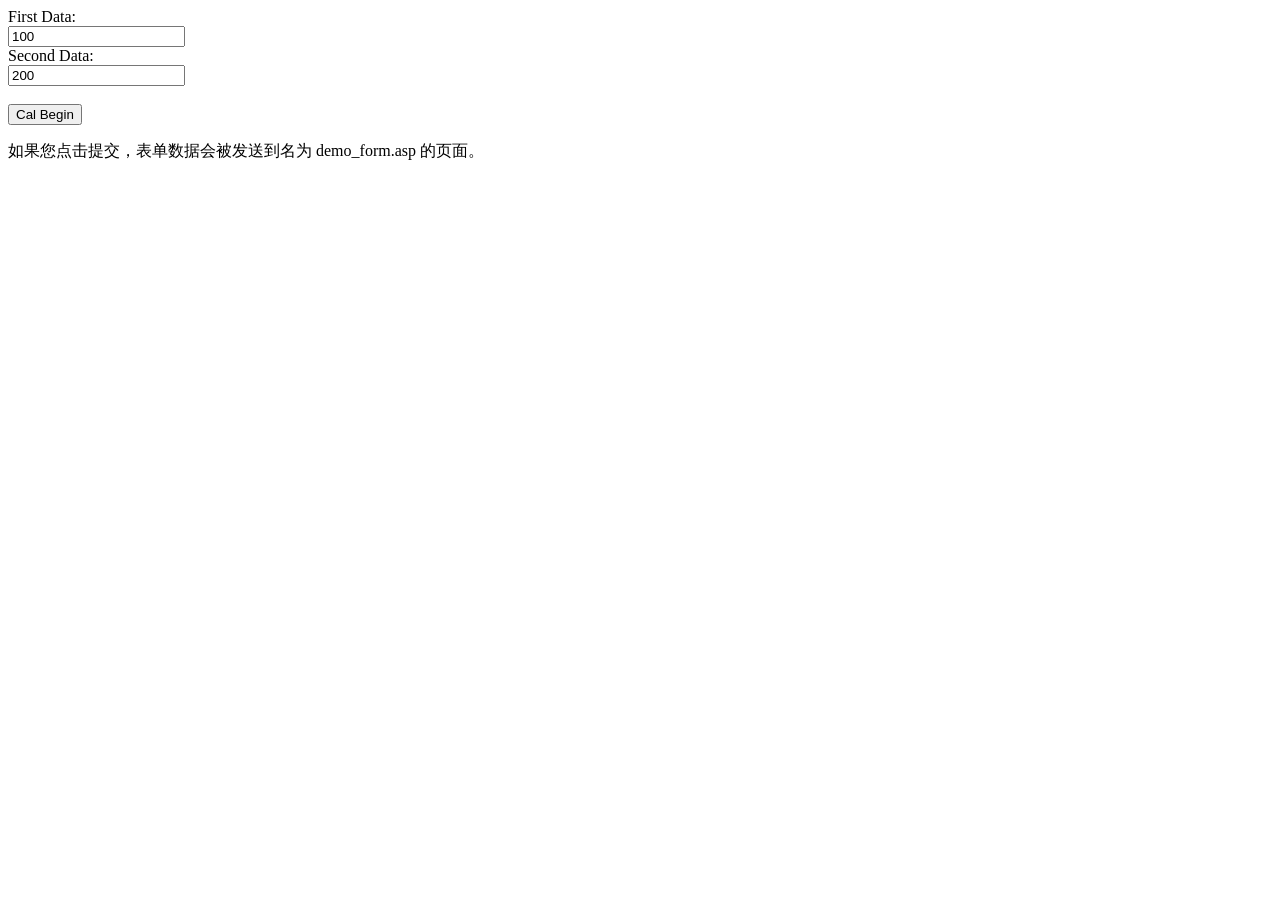
==== commit e7651427: "http cgi done" ====
--- a/cpp-http/wwwroot/index.html
+++ b/cpp-http/wwwroot/index.html
@@ -1,690 +1,19 @@
-<!DOCTYPE html>
-
-<html lang="en">
-  <head>
-    <title>Alias Colorlib &mdash; One Page Template for Personal/CV Website</title>
-    <meta charset="utf-8">
-    <meta name="viewport" content="width=device-width, initial-scale=1, shrink-to-fit=no">
-
-    
-    <!-- <link rel="stylesheet" href="css/bootstrap.min.css"> -->
-    <link rel="stylesheet" href="css/animate.css">
-    <link rel="stylesheet" href="css/flexslider.css">
-    <link rel="stylesheet" href="fonts/icomoon/style.css">
-
-    <link rel="stylesheet" href="css/bootstrap.css">
-    <link rel="stylesheet" href="css/style.css">
-
-    <link href="https://fonts.googleapis.com/css?family=Nunito+Sans:200,300,400,700" rel="stylesheet">
-
-    
-  </head>
-  <body data-spy="scroll" data-target="#pb-navbar" data-offset="200">
-  
-
-   
-    <nav class="navbar navbar-expand-lg site-navbar navbar-light bg-light" id="pb-navbar">
-
-      <div class="container">
-        <button class="navbar-toggler" type="button" data-toggle="collapse" data-target="#navbarsExample09" aria-controls="navbarsExample09" aria-expanded="false" aria-label="Toggle navigation">
-          <span class="navbar-toggler-icon"></span>
-        </button>
-
-        <a class="navbar-brand" href="index.html">Alias</a>
-        <div class="collapse navbar-collapse justify-content-md-center" id="navbarsExample09">
-          <ul class="navbar-nav">
-            <li class="nav-item"><a class="nav-link" href="#section-home">Home</a></li>
-            <li class="nav-item"><a class="nav-link" href="#section-about">About</a></li>
-            <li class="nav-item"><a class="nav-link" href="#section-services">Services</a></li>
-            <li class="nav-item"><a class="nav-link" href="#section-portfolio">Portfolio</a></li>
-            <li class="nav-item"><a class="nav-link" href="#section-resume">Resume</a></li>
-            <li class="nav-item"><a class="nav-link" href="#section-blog">Blog</a></li>
-            <li class="nav-item"><a class="nav-link" href="#section-contact">Contact</a></li>
-          </ul>
-        </div>
-      </div>
-    </nav>
-    
-
-   
-    
-    <section class="site-hero" style="background-image: url(images/image_1.jpg);" id="section-home" data-stellar-background-ratio="0.5">
-      <div class="container">
-        <div class="row intro-text align-items-center justify-content-center">
-          <div class="col-md-10 text-center">
-            <h1 class="site-heading site-animate">Howdy, I'm <strong>Jean Smith</strong></h1>
-            <p class="lead site-subheading mb-4 site-animate">A Product Designer working at Facebook. Separated they live in Bookmarksgrove right at the coast of the Semantics, a large language ocean.</p>
-            <p><a href="#section-about" class="smoothscroll btn btn-primary px-4 py-3">More On Me</a></p>
-          </div>
-        </div>
-      </div>
-    </section> <!-- section -->
-
-  
-    <section class="site-section" id="section-about">
-      <div class="container">
-        <div class="row mb-5 align-items-center">
-          <div class="col-lg-7 pr-lg-5 mb-5 mb-lg-0">
-            <img src="images/image_1_long.jpg" alt="Image placeholder" class="img-fluid">
-          </div>
-          <div class="col-lg-5 pl-lg-5">
-            <div class="section-heading">
-              <h2>About <strong>Me</strong></h2>
-            </div>
-            <p class="lead">Separated they live in Bookmarksgrove right at the coast of the Semantics, a large language ocean.</p>
-            <p class="mb-5  ">A small river named Duden flows by their place and supplies it with the necessary regelialia. It is a paradisematic country, in which roasted parts of sentences fly into your mouth.</p>
-
-            <p>
-              <a href="#section-contact" class="btn btn-primary px-4 py-2 btn-sm smoothscroll">Hire Me</a>
-              <a href="#" class="btn btn-secondary px-4 py-2 btn-sm">Download CV</a>
-            </p>
-          </div>
-        </div>
-
-        <div class="row pt-5">
-          <div class="col-md-3 mb-3">
-            <div class="section-heading">
-              <h2>My <strong>Skills</strong></h2>
-            </div>
-          </div>
-          <div class="col-md-9">
-            <div class="skill">
-              <h3>Design</h3>
-              <div class="progress">
-                <div class="progress-bar" role="progressbar" style="width: 85%" aria-valuenow="85" aria-valuemin="0" aria-valuemax="100">
-                  <span>85%</span>
-                </div>
-              </div>
-            </div>
-
-            <div class="skill">
-              <h3>HTML5</h3>
-              <div class="progress">
-                <div class="progress-bar" role="progressbar" style="width: 98%" aria-valuenow="98" aria-valuemin="0" aria-valuemax="100">
-                  <span>98%</span>
-                </div>
-              </div>
-            </div>
-
-            <div class="skill">
-              <h3>CSS3</h3>
-              <div class="progress">
-                <div class="progress-bar" role="progressbar" style="width: 97%" aria-valuenow="97" aria-valuemin="0" aria-valuemax="100">
-                  <span>97%</span>
-                </div>
-              </div>
-            </div>
-
-            <div class="skill">
-              <h3>WordPress</h3>
-              <div class="progress">
-                <div class="progress-bar" role="progressbar" style="width: 88%" aria-valuenow="88" aria-valuemin="0" aria-valuemax="100">
-                  <span>88%</span>
-                </div>
-              </div>
-            </div>
-
-            <div class="skill">
-              <h3>Bootstrap</h3>
-              <div class="progress">
-                <div class="progress-bar" role="progressbar" style="width: 92%" aria-valuenow="92" aria-valuemin="0" aria-valuemax="100">
-                  <span>92%</span>
-                </div>
-              </div>
-            </div>
-          </div>
-        </div>
-      </div>
-    </section>
-
-    <section class="site-section bg-light">
-      <div class="container">
-        <div class="row mb-5">
-          <div class="col-md-12">
-            <div class="section-heading text-center">
-              <h2>Client <strong>Testimonial</strong></h2>
-            </div>
-          </div>
-        </div>
-        <div class="row">
-          <div class="col-md-6">
-
-              <div class="block-47 d-flex mb-5">
-                <div class="block-47-image">
-                  <img src="images/person_1.jpg" alt="Image placeholder" class="img-fluid">
-                </div>
-                <blockquote class="block-47-quote">
-                  <p>&ldquo;Far far away, behind the word mountains, far from the countries Vokalia and Consonantia, there live the blind texts. Separated they live in Bookmarksgrove right at the coast of the Semantics, a large language ocean.&rdquo;</p>
-                  <cite class="block-47-quote-author">&mdash; Ethan McCown, CEO <a href="#">XYZ Inc.</a></cite>
-                </blockquote>
-              </div>
-
-          </div>
-          <div class="col-md-6">
-            
-            <div class="block-47 d-flex mb-5">
-                <div class="block-47-image">
-                  <img src="images/person_2.jpg" alt="Image placeholder" class="img-fluid">
-                </div>
-                <blockquote class="block-47-quote">
-                  <p>&ldquo;Far far away, behind the word mountains, far from the countries Vokalia and Consonantia, there live the blind texts. Separated they live in Bookmarksgrove right at the coast of the Semantics, a large language ocean.&rdquo;</p>
-                  <cite class="block-47-quote-author">&mdash; Craig Gowen, CEO <a href="#">XYZ Inc.</a></cite>
-                </blockquote>
-              </div>
-
-          </div>
-
-          <div class="col-md-6">
-            
-              <div class="block-47 d-flex mb-5">
-                <div class="block-47-image">
-                  <img src="images/person_3.jpg" alt="Image placeholder" class="img-fluid">
-                </div>
-                <blockquote class="block-47-quote">
-                  <p>&ldquo;Far far away, behind the word mountains, far from the countries Vokalia and Consonantia, there live the blind texts. Separated they live in Bookmarksgrove right at the coast of the Semantics, a large language ocean.&rdquo;</p>
-                  <cite class="block-47-quote-author">&mdash; Ethan McCown, CEO <a href="#">XYZ Inc.</a></cite>
-                </blockquote>
-              </div>
-
-          </div>
-          <div class="col-md-6">
-            
-            <div class="block-47 d-flex mb-5">
-                <div class="block-47-image">
-                  <img src="images/person_4.jpg" alt="Image placeholder" class="img-fluid">
-                </div>
-                <blockquote class="block-47-quote">
-                  <p>&ldquo;Far far away, behind the word mountains, far from the countries Vokalia and Consonantia, there live the blind texts. Separated they live in Bookmarksgrove right at the coast of the Semantics, a large language ocean.&rdquo;</p>
-                  <cite class="block-47-quote-author">&mdash; Craig Gowen, CEO <a href="#">XYZ Inc.</a></cite>
-                </blockquote>
-              </div>
-
-          </div>
-
-        </div>
-      </div>
-    </section>
-
-
-    <section class="site-section border-top pb-0"  id="section-services">
-      <div class="container">
-
-        <div class="row mb-4">
-          <div class="col-md-12">
-            <div class="section-heading text-center">
-              <h2>My <strong>Services</strong></h2>
-            </div>
-          </div>
-        </div>
-        <div class="row">
-
-          <div class="col-md-6 col-lg-4 text-center mb-5">
-            <div class="site-service-item site-animate" data-animate-effect="fadeIn">
-              <span class="icon">
-                <span class="icon-phone3"></span>
-              </span>
-              <h3 class="mb-4">Mobile Optimize</h3>
-              <p>Far far away, behind the word mountains, far from the countries Vokalia and Consonantia, there live the blind texts. Separated they live in Bookmarksgrove right at the coast of the Semantics, a large language ocean.</p>
-              <p><a href="#" class="site-link">Learn More <i class="icon-chevron-right"></i></a></p>
-            </div>
-          </div>
-          <div class="col-md-6 col-lg-4 text-center mb-5">
-            <div class="site-service-item site-animate" data-animate-effect="fadeIn">
-              <span class="icon">
-                <span class="icon-wallet2"></span>
-              </span>
-              <h3 class="mb-4">Increase Revenue</h3>
-              <p>A small river named Duden flows by their place and supplies it with the necessary regelialia. It is a paradisematic country, in which roasted parts of sentences fly into your mouth.</p>
-              <p><a href="#" class="site-link">Learn More <i class="icon-chevron-right"></i></a></p>
-            </div>
-          </div>
-          <div class="col-md-6 col-lg-4 text-center mb-5">
-            <div class="site-service-item site-animate" data-animate-effect="fadeIn">
-              <span class="icon">
-                <span class="icon-lightbulb"></span>
-              </span>
-              <h3 class="mb-4">Intuitive Idea</h3>
-              <p>Even the all-powerful Pointing has no control about the blind texts it is an almost unorthographic life One day however a small line of blind text by the name of Lorem Ipsum decided to leave for the far World of Grammar.</p>
-              <p><a href="#" class="site-link">Learn More <i class="icon-chevron-right"></i></a></p>
-            </div>
-          </div>
-
-          <div class="col-md-6 col-lg-4 text-center mb-5">
-            <div class="site-service-item site-animate" data-animate-effect="fadeIn">
-              <span class="icon">
-                <span class="icon-phone3"></span>
-              </span>
-              <h3 class="mb-4">Mobile Optimize</h3>
-              <p>Far far away, behind the word mountains, far from the countries Vokalia and Consonantia, there live the blind texts. Separated they live in Bookmarksgrove right at the coast of the Semantics, a large language ocean.</p>
-              <p><a href="#" class="site-link">Learn More <i class="icon-chevron-right"></i></a></p>
-            </div>
-          </div>
-          <div class="col-md-6 col-lg-4 text-center mb-5">
-            <div class="site-service-item site-animate" data-animate-effect="fadeIn">
-              <span class="icon">
-                <span class="icon-wallet2"></span>
-              </span>
-              <h3 class="mb-4">Increase Revenue</h3>
-              <p>A small river named Duden flows by their place and supplies it with the necessary regelialia. It is a paradisematic country, in which roasted parts of sentences fly into your mouth.</p>
-              <p><a href="#" class="site-link">Learn More <i class="icon-chevron-right"></i></a></p>
-            </div>
-          </div>
-          <div class="col-md-6 col-lg-4 text-center mb-5">
-            <div class="site-service-item site-animate" data-animate-effect="fadeIn">
-              <span class="icon">
-                <span class="icon-lightbulb"></span>
-              </span>
-              <h3 class="mb-4">Intuitive Idea</h3>
-              <p>Even the all-powerful Pointing has no control about the blind texts it is an almost unorthographic life One day however a small line of blind text by the name of Lorem Ipsum decided to leave for the far World of Grammar.</p>
-              <p><a href="#" class="site-link">Learn More <i class="icon-chevron-right"></i></a></p>
-            </div>
-          </div>
-
-        </div>
-      </div>
-    </section>
-    <div class="tlinks">Collect from <a href="http://www.cssmoban.com/" title="网站模板">网站模板</a></div>
-
-    <section class="site-section" id="section-features">
-      <div class="container">
-        <div class="row site-section">
-          <div class="col-md-8">
-            <p><img src="images/laptop_1.jpg" alt="" class="img-fluid"></p>
-          </div>
-          <div class="col-md-4">
-            <h3 class="mb-3">Big Benefits for Small Business</h3>
-            <p>Even the all-powerful Pointing has no control about the blind texts it is an almost unorthographic life One day however a small line of blind text by the name of Lorem Ipsum decided to leave for the far World of Grammar.</p>
-
-            <ul class="site-list">
-              <li class="site-check">Pointing has no control</li>
-              <li class="site-check">A small river named Duden flows</li>
-              <li class="site-check">Roasted parts of sentences fly into your mouth</li>
-            </ul>
-          </div>
-        </div>
-
-        <div class="row">
-          <div class="col-md-8 order-md-2">
-            <p><img src="images/laptop_1.jpg" alt="" class="img-fluid"></p>
-          </div>
-          <div class="col-md-4 order-md-1">
-            <h3 class="mb-3">All in One Place</h3>
-            <p>Even the all-powerful Pointing has no control about the blind texts it is an almost unorthographic life One day however a small line of blind text by the name of Lorem Ipsum decided to leave for the far World of Grammar.</p>
-
-            <ul class="site-list">
-              <li class="site-check">Pointing has no control</li>
-              <li class="site-check">A small river named Duden flows</li>
-              <li class="site-check">Roasted parts of sentences fly into your mouth</li>
-            </ul>
-          </div>
-        </div>
-
-
-      </div>
-    </section>
-    
-
-    <section class="site-section" id="section-portfolio">
-      <div class="container">
-        <div class="row">
-          <div class="section-heading text-center col-md-12">
-              <h2>Featured <strong>Portfolio</strong></h2>
-            </div>
-        </div>
-        <div class="filters">
-                        <ul>
-                            <li class="active" data-filter="*">All</li>
-                            <li data-filter=".packaging">Packaging</li>
-                            <li data-filter=".mockup">Mockup</li>
-                            <li data-filter=".typography">Typography</li>
-                            <li data-filter=".photography">Photography</li>
-                        </ul>
-                    </div>
-                    
-                    <div class="filters-content">
-                        <div class="row grid">
-                            <div class="single-portfolio col-sm-4 all mockup">
-                              <div class="relative">
-                                <div class="thumb">
-                                  <div class="overlay overlay-bg"></div>
-                                   <img class="image img-fluid" src="images/p1.jpg" alt="">
-                                </div>
-                  <a href="images/p1.jpg" class="img-pop-up">  
-                    <div class="middle">
-                      <div class="text align-self-center d-flex"><img src="images/preview.png" alt=""></div>
-                    </div>
-                </a>                                  
-                              </div>
-                <div class="p-inner">
-                    <h4>Square Box Mockup</h4>
-                  <div class="cat">Mockup</div>
-                </div>                                         
-                            </div>
-                            <div class="single-portfolio col-sm-4 all mockup">
-                              <div class="relative">
-                                <div class="thumb">
-                                  <div class="overlay overlay-bg"></div>
-                                   <img class="image img-fluid" src="images/p2.jpg" alt="">
-                                </div>
-                  <a href="images/p2.jpg" class="img-pop-up">  
-                    <div class="middle">
-                      <div class="text align-self-center d-flex"><img src="images/preview.png" alt=""></div>
-                    </div>
-                </a>                                  
-                              </div>
-                <div class="p-inner">
-                    <h4>Product Box Package Mockup</h4>
-                  <div class="cat">Mockup</div>
-                </div>                                         
-                            </div>                            
-                            <div class="single-portfolio col-sm-4 all packaging">
-                              <div class="relative">
-                                <div class="thumb">
-                                  <div class="overlay overlay-bg"></div>
-                                   <img class="image img-fluid" src="images/p3.jpg" alt="">
-                                </div>
-                  <a href="images/p3.jpg" class="img-pop-up">  
-                    <div class="middle">
-                      <div class="text align-self-center d-flex"><img src="images/preview.png" alt=""></div>
-                    </div>
-                  </a> 
-                                  
-                              </div>
-                                <div class="p-inner">
-                                    <h4>Creative Package Design</h4>
-                                    <div class="cat">Packaging</div>
-                                </div>
-                            </div>
-                            <div class="single-portfolio col-sm-4 all packaging">
-                              <div class="relative">
-                                <div class="thumb">
-                                  <div class="overlay overlay-bg"></div>
-                                   <img class="image img-fluid" src="images/p4.jpg" alt="">
-                                </div>
-                  <a href="images/p4.jpg" class="img-pop-up">  
-                    <div class="middle">
-                      <div class="text align-self-center d-flex"><img src="images/preview.png" alt=""></div>
-                    </div>
-                  </a>                                
-                              </div> 
-                                <div class="p-inner">
-                                    <h4>Packaging Brand</h4>
-                                    <div class="cat">Packaging</div>
-                                </div>
-                            </div>
-                            <div class="single-portfolio col-sm-4 all typography">
-                              <div class="relative">
-                              <div class="thumb">
-                                  <div class="overlay overlay-bg"></div>
-                                   <img class="image img-fluid" src="images/p5.jpg" alt="">
-                                </div>
-                  <a href="images/p5.jpg" class="img-pop-up">  
-                    <div class="middle">
-                      <div class="text align-self-center d-flex"><img src="images/preview.png" alt=""></div>
-                    </div>
-                  </a>                                
-                              </div>
-                                <div class="p-inner">
-                                    <h4>Isometric 3D Extrusion</h4>
-                                    <div class="cat">Typography</div>
-                                </div>
-                            </div>
-                            <div class="single-portfolio col-sm-4 all photography">
-                              <div class="relative">
-                                <div class="thumb">
-                                  <div class="overlay overlay-bg"></div>
-                                   <img class="image img-fluid" src="images/p6.jpg" alt="">
-                                </div>
-                  <a href="images/p6.jpg" class="img-pop-up">  
-                    <div class="middle">
-                      <div class="text align-self-center d-flex"><img src="images/preview.png" alt=""></div>
-                    </div>
-                  </a>                                
-                              </div>
-                                <div class="p-inner">
-                                    <h4>White Space Photography</h4>
-                                    <div class="cat">photography</div>
-                                </div>
-                            </div>
-                        </div>
-                    </div>
-      </div>
-    </section>
-    <!-- .section -->
-
-    <section class="site-section bg-light " id="section-resume">
-      <div class="container">
-        <div class="row">
-          <div class="col-md-12 mb-5">
-            <div class="section-heading text-center">
-              <h2>My <strong>Resume</strong></h2>
-            </div>
-          </div>
-          <div class="col-md-6">
-            <h2 class="mb-5">Education</h2>
-            <div class="resume-item mb-4">
-              <span class="date"><span class="icon-calendar"></span> March 2013 - Present</span>
-              <h3>Masteral in Information Technology</h3>
-              <p>Even the all-powerful Pointing has no control about the blind texts it is an almost unorthographic.</p>
-              <span class="school">New York University</span>
-            </div>
-
-            <div class="resume-item mb-4">
-              <span class="date"><span class="icon-calendar"></span> March 2013 - Present Deacember.</span>
-              <h3>Masteral in Information Technology</h3>
-              <p>Even the all-powerful Pointing has no control about the blind texts it is an almost unorthographic.</p>
-              <span class="school">New York University</span>
-            </div>
-
-            <div class="resume-item mb-4">
-              <span class="date"><span class="icon-calendar"></span> March 2013 - Present</span>
-              <h3>Masteral in Information Technology</h3>
-              <p>Even the all-powerful Pointing has no control about the blind texts it is an almost unorthographic.</p>
-              <span class="school">New York University</span>
-            </div>
-
-            <div class="resume-item mb-4">
-              <span class="date"><span class="icon-calendar"></span> March 2013 - Present Deacember.</span>
-              <h3>Masteral in Information Technology</h3>
-              <p>Even the all-powerful Pointing has no control about the blind texts it is an almost unorthographic.</p>
-              <span class="school">New York University</span>
-            </div>
-
-          </div>
-          <div class="col-md-6">
-            
-
-            <h2 class="mb-5">Experience</h2>
-
-            <div class="resume-item mb-4">
-              <span class="date"><span class="icon-calendar"></span> March 2013 - Present</span>
-              <h3>Lead Product Designer</h3>
-              <p>Even the all-powerful Pointing has no control about the blind texts it is an almost unorthographic.</p>
-              <span class="school">Github</span>
-            </div>
-
-            <div class="resume-item mb-4">
-              <span class="date"><span class="icon-calendar"></span> March 2013 - Present</span>
-              <h3>Lead Product Designer</h3>
-              <p>Even the all-powerful Pointing has no control about the blind texts it is an almost unorthographic.</p>
-              <span class="school">Facebook</span>
-            </div>
-
-            <div class="resume-item mb-4">
-              <span class="date"><span class="icon-calendar"></span> March 2013 - Present</span>
-              <h3>Lead Product Designer</h3>
-              <p>Even the all-powerful Pointing has no control about the blind texts it is an almost unorthographic.</p>
-              <span class="school">Twitter</span>
-            </div>
-
-            <div class="resume-item mb-4">
-              <span class="date"><span class="icon-calendar"></span> March 2013 - Present</span>
-              <h3>Lead Product Designer</h3>
-              <p>Even the all-powerful Pointing has no control about the blind texts it is an almost unorthographic.</p>
-              <span class="school">Shopify</span>
-            </div>
-
-
-          </div>
-        </div>
-      </div>
-    </section> <!-- .section -->
-
-    <section class="site-section" id="section-blog">
-      <div class="container">
-        <div class="row">
-          <div class="col-md-12 mb-5">
-            <div class="section-heading text-center">
-              <h2>Blog on <strong>Medium</strong></h2>
-            </div>
-          </div>
-        </div>
-
-        <div class="row">
-          <div class="col-sm-6 col-lg-4 mb-4">
-            <div class="blog-entry">
-              <a href="#"><img src="images/post_1.jpg" alt="Image placeholder" class="img-fluid"></a>
-              <div class="blog-entry-text">
-                <h3><a href="#">Creative Product Designer From Facebook</a></h3>
-                <p class="mb-4">Even the all-powerful Pointing has no control about the blind texts it is an almost unorthographic.</p>
-
-                <div class="meta">
-                  <a href="#"><span class="icon-calendar"></span> Aug 7, 2018</a>
-                  <a href="#"><span class="icon-bubble"></span> 5 Comments</a>
-                </div>
-              </div>
-            </div>
-          </div>
-          
-          <div class="col-sm-6 col-lg-4 mb-4">
-            <div class="blog-entry">
-              <a href="#"><img src="images/post_2.jpg" alt="Image placeholder" class="img-fluid"></a>
-              <div class="blog-entry-text">
-                <h3><a href="#">Creative Product Designer From Facebook</a></h3>
-                <p class="mb-4">Even the all-powerful Pointing has no control about the blind texts it is an almost unorthographic.</p>
-
-                <div class="meta">
-                  <a href="#"><span class="icon-calendar"></span> Aug 7, 2018</a>
-                  <a href="#"><span class="icon-bubble"></span> 5 Comments</a>
-                </div>
-              </div>
-            </div>
-          </div>
-
-          <div class="col-sm-6 col-lg-4 mb-4">
-            <div class="blog-entry">
-              <a href="#"><img src="images/post_3.jpg" alt="Image placeholder" class="img-fluid"></a>
-              <div class="blog-entry-text">
-                <h3><a href="#">Creative Product Designer From Facebook</a></h3>
-                <p class="mb-4">Even the all-powerful Pointing has no control about the blind texts it is an almost unorthographic.</p>
-
-                <div class="meta">
-                  <a href="#"><span class="icon-calendar"></span> Aug 7, 2018</a>
-                  <a href="#"><span class="icon-bubble"></span> 5 Comments</a>
-                </div>
-              </div>
-            </div>
-          </div>
-
-        </div>
-      </div>
-    </section>
-
-    <section class="site-section bg-light" id="section-contact">
-      <div class="container">
-        <div class="row">
-          <div class="col-md-12 mb-5">
-            <div class="section-heading text-center">
-              <h2>Wanna <strong>Start Work</strong> With Me?</h2>
-            </div>
-          </div>
-          
-          <div class="col-md-7 mb-5 mb-md-0">
-            <form action="" class="site-form">
-              <h3 class="mb-5">Get In Touch</h3>
-              <div class="form-group">
-                <input type="text" class="form-control px-3 py-4" placeholder="Your Name">
-              </div>
-              <div class="form-group">
-                <input type="email" class="form-control px-3 py-4" placeholder="Your Email">
-              </div>
-              <div class="form-group">
-                <input type="email" class="form-control px-3 py-4" placeholder="Your Phone">
-              </div>
-              <div class="form-group mb-5">
-                <textarea class="form-control px-3 py-4"cols="30" rows="10" placeholder="Write a Message"></textarea>
-              </div>
-              <div class="form-group">
-                <input type="submit" class="btn btn-primary  px-4 py-3" value="Send Message">
-              </div>
-            </form>
-          </div>
-          <div class="col-md-5 pl-md-5">
-            <h3 class="mb-5">My Contact Details</h3>
-            <ul class="site-contact-details">
-              <li>
-                <span class="text-uppercase">Email</span>
-                site@gmail.com
-              </li>
-              <li>
-                <span class="text-uppercase">Phone</span>
-                +30 976 1382 9921
-              </li>
-              <li>
-                <span class="text-uppercase">Fax</span>
-                +30 976 1382 9922
-              </li>
-              <li>
-                <span class="text-uppercase">Address</span>
-                San Francisco, CA <br>
-                4th Floor8 Lower  <br>
-                San Francisco street, M1 50F
-              </li>
-            </ul>
-          </div>
-        </div>
-      </div>
-    </section>
-
-
-    <footer class="site-footer">
-      <div class="container">
-        <div class="row mb-3">
-          <div class="col-md-12 text-center">
-            <p>
-              <a href="#" class="social-item"><span class="icon-facebook2"></span></a>
-              <a href="#" class="social-item"><span class="icon-twitter"></span></a>
-              <a href="#" class="social-item"><span class="icon-instagram2"></span></a>
-              <a href="#" class="social-item"><span class="icon-linkedin2"></span></a>
-              <a href="#" class="social-item"><span class="icon-vimeo"></span></a>
-            </p>
-          </div>
-        </div>
-        <div class="row">
-            <p class="col-12 text-center">
-            
-            Copyright &copy; <script>document.write(new Date().getFullYear());</script> - Colorlib All rights reserved | More Templates <a href="http://www.cssmoban.com/" target="_blank" title="模板之家">模板之家</a> - Collect from <a href="http://www.cssmoban.com/" title="网页模板" target="_blank">网页模板</a>
-            
-            </p>
-        </div>
-      </div>
-    </footer>
-
-    
-    
-
-    <script src="js/vendor/jquery.min.js"></script>
-    <script src="js/vendor/popper.min.js"></script>
-    <script src="js/vendor/bootstrap.min.js"></script>
-    
-    <script src="js/vendor/jquery.easing.1.3.js"></script>
-    <script src="js/vendor/jquery.stellar.min.js"></script>
-    <script src="js/vendor/jquery.waypoints.min.js"></script>
-
-    <script src="https://unpkg.com/isotope-layout@3/dist/isotope.pkgd.min.js"></script>
-    <script src="https://unpkg.com/imagesloaded@4/imagesloaded.pkgd.min.js"></script>
-    <script src="js/custom.js"></script>
-
-
-  </body>
-</html>+<!DOCTYPE html>
+<html>
+    <meta charset="UTF-8">
+    <body>
+
+        <form action="/Cal" method="POST">
+            First Data:<br>
+            <input type="text" name="x" value="100">
+            <br>
+            Second Data:<br>
+            <input type="text" name="y" value="200">
+            <br><br>
+            <input type="submit" value="Cal Begin">
+        </form> 
+
+        <p>如果您点击提交，表单数据会被发送到名为 demo_form.asp 的页面。</p>
+
+    </body>
+</html>
